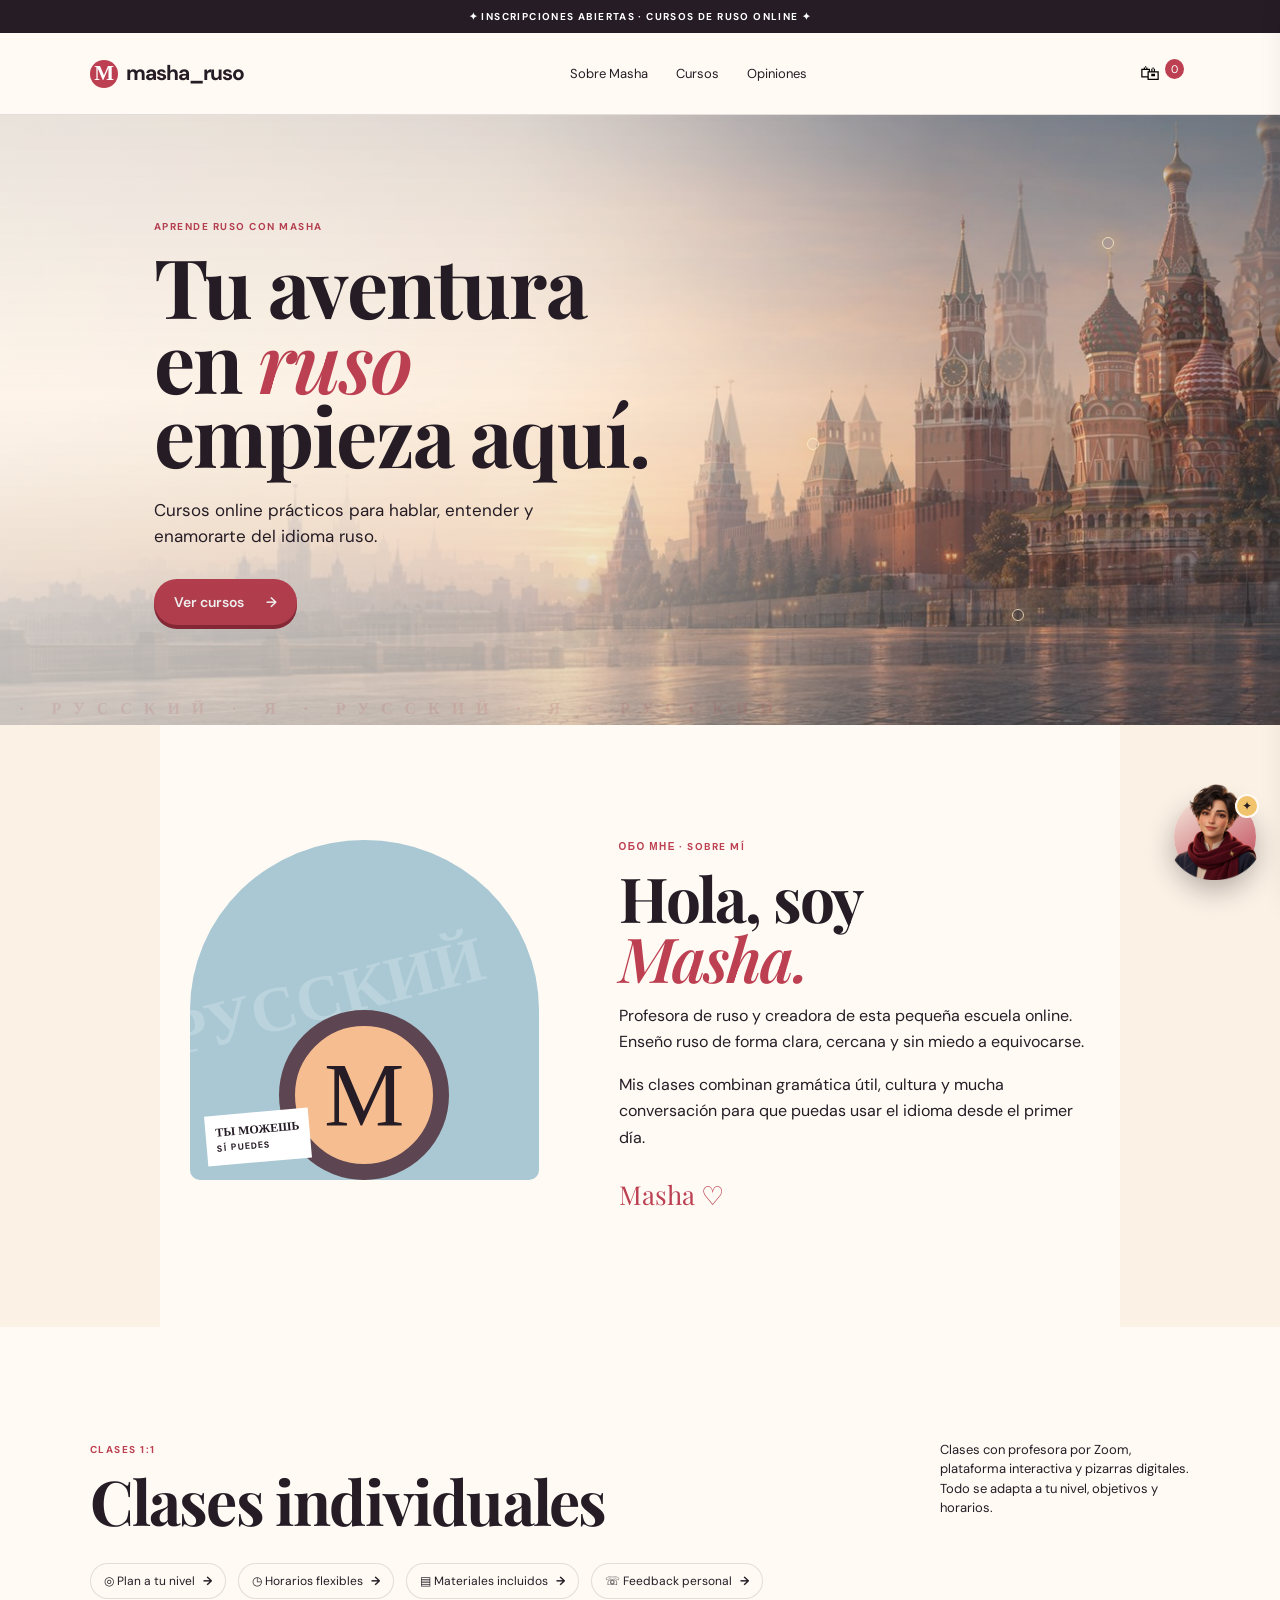
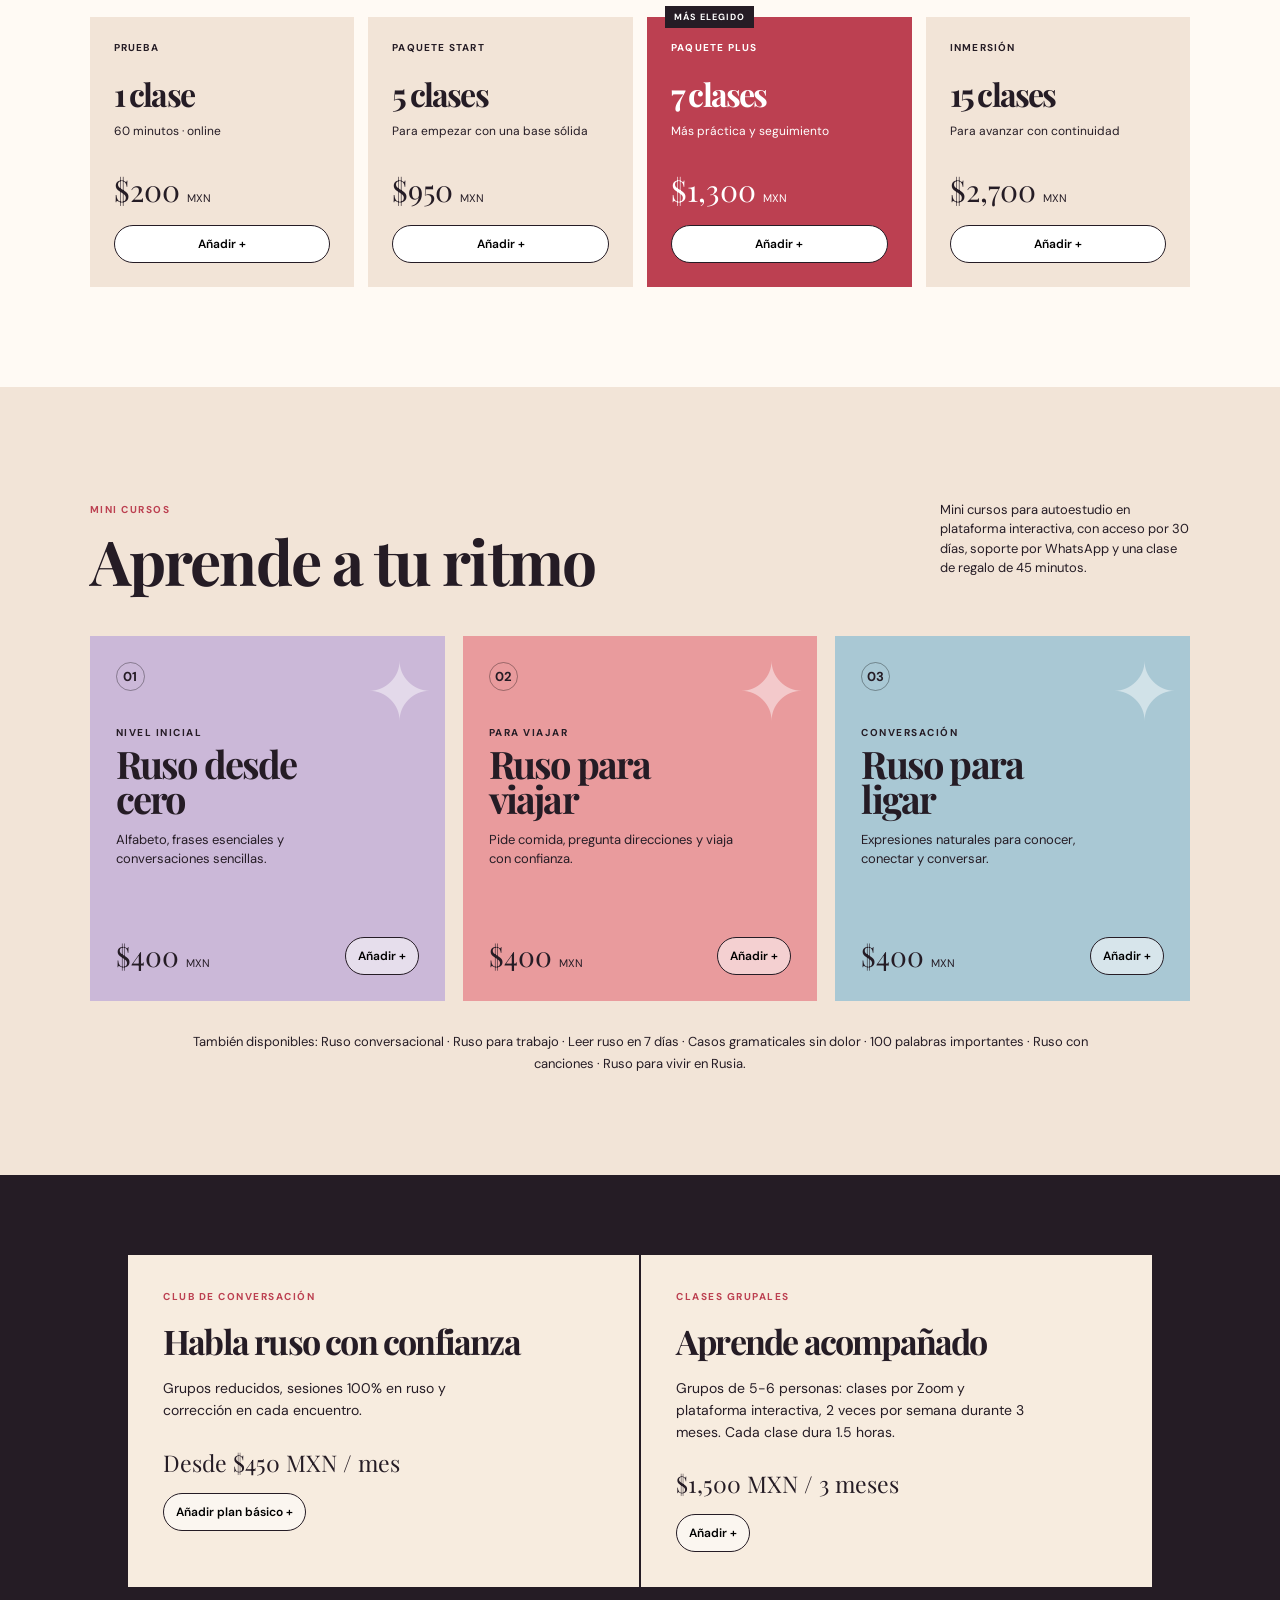
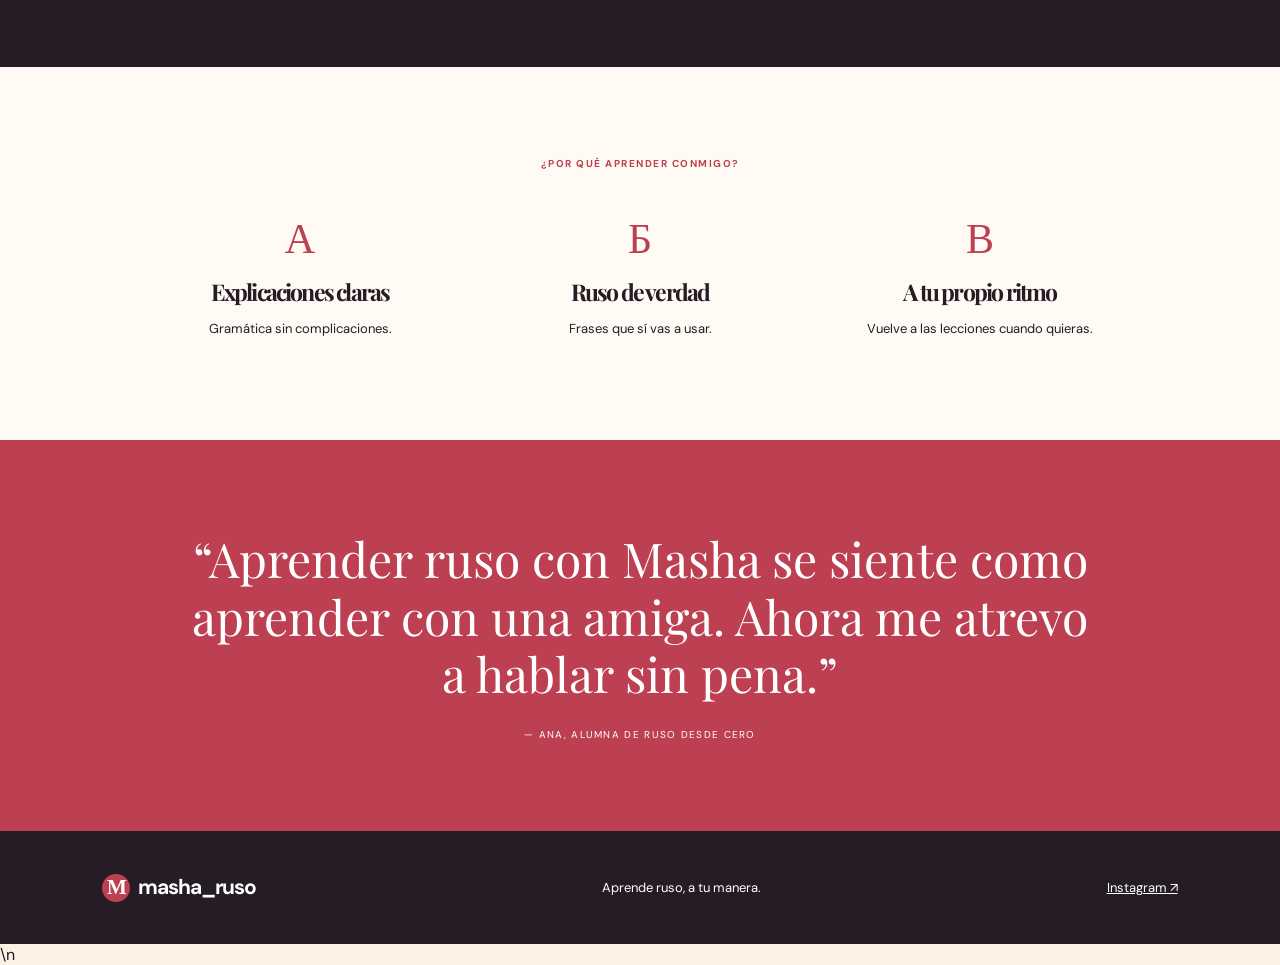
==== index.html @ a2b55501 "Refresh bilingual voice version" ====
<!doctype html>
<html lang="es">
  <head>
    <meta charset="utf-8">
    <meta name="viewport" content="width=device-width,initial-scale=1">
    <title>Masha Ruso · Escuela online</title>
    <link rel="preconnect" href="https://fonts.googleapis.com">
    <link rel="preconnect" href="https://fonts.gstatic.com" crossorigin>
    <link href="https://fonts.googleapis.com/css2?family=DM+Sans:wght@400;500;600;700&family=Playfair+Display:ital,wght@0,600;0,700;1,600&display=swap" rel="stylesheet">
    <link rel="stylesheet" href="css/styles.css?v=bilingual-voice-11">
    <style>.private-lessons{padding:100px 7vw;background:#fffaf4}.lesson-benefits{display:flex;gap:12px;flex-wrap:wrap;max-width:1160px;margin:32px auto 18px}.lesson-benefits span{padding:9px 13px;border:1px solid #34243322;border-radius:22px;font-size:12px}.package-grid{max-width:1160px;margin:auto;display:grid;grid-template-columns:repeat(4,1fr);gap:14px}.package-grid article{padding:24px;background:#f2e4d7;min-height:270px;display:flex;flex-direction:column;position:relative}.package-grid article.recommended{background:#bc4051;color:#fff}.package-grid article>b{position:absolute;top:-11px;left:18px;background:#251c25;color:#fff;padding:5px 9px;font-size:9px;letter-spacing:1px}.package-grid p{font-size:10px;letter-spacing:1.2px;font-weight:700;margin:0 0 18px}.package-grid h3{font-size:32px}.package-grid small{font-size:12px;line-height:1.4;margin-top:8px}.package-grid strong{font:30px 'Playfair Display';margin:auto 0 15px}.package-grid em{font:11px 'DM Sans';font-style:normal}.package-grid .add{background:#fff}.more-courses{max-width:900px;margin:30px auto 0;text-align:center;font-size:13px;line-height:1.7}.service-strip{background:#251c25;padding:80px 10vw;display:grid;grid-template-columns:1fr 1fr;gap:2px}.service-strip article{background:#f7ecdf;padding:35px}.service-strip h3{font-size:34px}.service-strip article>p:not(.eyebrow){font-size:14px;line-height:1.55;max-width:350px}.service-strip strong{display:block;margin:25px 0 15px;font:23px 'Playfair Display'}@media(max-width:720px){.package-grid,.service-strip{grid-template-columns:1fr}.private-lessons{padding:70px 20px}}</style>
  </head>
  <body>
    <div class="announcement">✦ INSCRIPCIONES ABIERTAS · CURSOS DE RUSO ONLINE ✦</div>
    <header>
      <a class="brand" href="#inicio">
        <span>М</span> masha_ruso</a>
          <nav>
            <a href="#masha">Sobre Masha</a>
            <a href="#cursos">Cursos</a>
            <a href="#opiniones">Opiniones</a>
          </nav>
          <button class="cart-button" id="open-cart">🛍 <b id="cart-count">0</b>
          </button>
        </header>
        <main id="inicio">
          <section class="hero">
            <div class="hero-copy">
              <p class="eyebrow">APRENDE RUSO CON MASHA</p>
              <h1>Tu aventura<br>en <i>ruso</i>
                <br>empieza aquí.</h1>
                <p class="lead">Cursos online prácticos para hablar, entender y enamorarte del idioma ruso.</p>
                <a href="#cursos" class="button">Ver cursos <span>→</span>
                </a>
              </div>
              </section>
            <section class="about" id="masha">
              <div class="portrait">
                <div class="portrait-circle">М</div>
                <div class="star">✦</div>
                <div class="label">ТЫ МОЖЕШЬ<br>
                  <small>SÍ PUEDES</small>
                </div>
              </div>
              <div>
                <p class="eyebrow">ОБО МНЕ · SOBRE MÍ</p>
                <h2>Hola, soy<br>
                  <i>Masha.</i>
                </h2>
                <p>Profesora de ruso y creadora de esta pequeña escuela online. Enseño ruso de forma clara, cercana y sin miedo a equivocarse.</p>
                <p>Mis clases combinan gramática útil, cultura y mucha conversación para que puedas usar el idioma desde el primer día.</p>
                <div class="signature">Masha ♡</div>
              </div>
            </section>
            <section class="private-lessons" id="cursos">
              <div class="section-heading">
                <div>
                  <p class="eyebrow">CLASES 1:1</p>
                  <h2>Clases individuales</h2>
                </div>
                <p>Plan personalizado, horarios flexibles y conversación real desde la primera clase.</p>
              </div>
              <div class="lesson-benefits lesson-links">
                <a href="test-nivel.html" title="Haz el test y recibe tu nivel recomendado">◎ Plan a tu nivel <b>→</b></a>
                <a href="reservar.html" title="Elige el horario que prefieres para tu clase">◷ Horarios flexibles <b>→</b></a>
                <a href="plataforma.html" title="Entra a materiales y a la mini-juego de ruso">▤ Materiales incluidos <b>→</b></a>
                <a href="https://wa.me/524421562187?text=Hola%20Masha%2C%20quiero%20recibir%20feedback%20personal." target="_blank" rel="noopener" title="Escríbele directamente a Masha">☏ Feedback personal <b>→</b></a>
              </div>
              <div class="package-grid">
                <article>
                  <p>PRUEBA</p>
                  <h3>1 clase</h3>
                  <small>60 minutos · online</small>
                  <strong>$200 <em>MXN</em>
                  </strong>
                  <button class="add" data-name="Clase individual - 1 clase" data-price="200">Añadir +</button>
                </article>
                <article>
                  <p>PAQUETE START</p>
                  <h3>5 clases</h3>
                  <small>Para empezar con una base sólida</small>
                  <strong>$950 <em>MXN</em>
                  </strong>
                  <button class="add" data-name="Paquete individual - 5 clases" data-price="950">Añadir +</button>
                </article>
                <article class="recommended">
                  <b>MÁS ELEGIDO</b>
                  <p>PAQUETE PLUS</p>
                  <h3>7 clases</h3>
                  <small>Más práctica y seguimiento</small>
                  <strong>$1,300 <em>MXN</em>
                  </strong>
                  <button class="add" data-name="Paquete individual - 7 clases" data-price="1300">Añadir +</button>
                </article>
                <article>
                  <p>INMERSIÓN</p>
                  <h3>15 clases</h3>
                  <small>Para avanzar con continuidad</small>
                  <strong>$2,700 <em>MXN</em>
                  </strong>
                  <button class="add" data-name="Paquete individual - 15 clases" data-price="2700">Añadir +</button>
                </article>
              </div>
            </section>
            <section class="courses">
              <div class="section-heading">
                <div>
                  <p class="eyebrow">MINI CURSOS</p>
                  <h2>Aprende a tu ritmo</h2>
                </div>
                <p>Acceso durante 30 días, ejercicios prácticos y materiales descargables.</p>
              </div>
              <div class="course-grid">
                <article class="course-card lilac">
                  <div class="course-no">01</div>
                  <p class="course-kicker">NIVEL INICIAL</p>
                  <h3>Ruso desde<br>cero</h3>
                  <p>Alfabeto, frases esenciales y conversaciones sencillas.</p>
                  <div class="course-footer">
                    <strong>$400 <small>MXN</small>
                    </strong>
                    <button class="add" data-name="Mini curso - Ruso desde cero" data-price="400">Añadir +</button>
                  </div>
                </article>
                <article class="course-card peach">
                  <div class="course-no">02</div>
                  <p class="course-kicker">PARA VIAJAR</p>
                  <h3>Ruso para<br>viajar</h3>
                  <p>Pide comida, pregunta direcciones y viaja con confianza.</p>
                  <div class="course-footer">
                    <strong>$400 <small>MXN</small>
                    </strong>
                    <button class="add" data-name="Mini curso - Ruso para viajar" data-price="400">Añadir +</button>
                  </div>
                </article>
                <article class="course-card blue">
                  <div class="course-no">03</div>
                  <p class="course-kicker">CONVERSACIÓN</p>
                  <h3>Ruso para<br>ligar</h3>
                  <p>Expresiones naturales para conocer, conectar y conversar.</p>
                  <div class="course-footer">
                    <strong>$400 <small>MXN</small>
                    </strong>
                    <button class="add" data-name="Mini curso - Ruso para ligar" data-price="400">Añadir +</button>
                  </div>
                </article>
              </div>
              <p class="more-courses">También disponibles: Ruso conversacional · Ruso para trabajo · Leer ruso en 7 días · Casos gramaticales sin dolor · 100 palabras importantes · Ruso con canciones · Ruso para vivir en Rusia.</p>
            </section>
            <section class="service-strip">
              <article>
                <p class="eyebrow">CLUB DE CONVERSACIÓN</p>
                <h3>Habla ruso con confianza</h3>
                <p>Grupos reducidos, sesiones 100% en ruso y corrección en cada encuentro.</p>
                <strong>Desde $450 MXN / mes</strong>
                <button class="add" data-name="Club de conversación - Plan básico" data-price="450">Añadir plan básico +</button>
              </article>
              <article>
                <p class="eyebrow">CLASES GRUPALES</p>
                <h3>Aprende acompañado</h3>
                <p>Programa de 3 meses, 2 clases por semana y grupos de 5-6 personas.</p>
                <strong>$1,500 MXN / 3 meses</strong>
                <button class="add" data-name="Clases grupales - 3 meses" data-price="1500">Añadir +</button>
              </article>
            </section>
            <section class="reasons">
              <p class="eyebrow">¿POR QUÉ APRENDER CONMIGO?</p>
              <div class="reason-grid">
                <div>
                  <b>А</b>
                  <h3>Explicaciones claras</h3>
                  <p>Gramática sin complicaciones.</p>
                </div>
                <div>
                  <b>Б</b>
                  <h3>Ruso de verdad</h3>
                  <p>Frases que sí vas a usar.</p>
                </div>
                <div>
                  <b>В</b>
                  <h3>A tu propio ritmo</h3>
                  <p>Vuelve a las lecciones cuando quieras.</p>
                </div>
              </div>
            </section>
            <section class="testimonial" id="opiniones">
              <p>“Aprender ruso con Masha se siente como aprender con una amiga. Ahora me atrevo a hablar sin pena.”</p>
              <span>— ANA, ALUMNA DE RUSO DESDE CERO</span>
            </section>
          
    </main>
          <footer>
            <a class="brand" href="#inicio">
              <span>М</span> masha_ruso</a>
                <p>Aprende ruso, a tu manera.</p>
                <a href="https://instagram.com/masha_ruso">Instagram ↗</a>
              </footer>
              <aside class="cart" id="cart">
                <div class="cart-head">
                  <h2>Tu carrito</h2>
                  <button class="icon-button" id="close-cart">×</button>
                </div>
                <div id="cart-items" class="cart-items">
                  <p class="empty">Tu carrito está vacío.<br>Elige un curso para empezar.</p>
                </div>
                <div class="cart-bottom">
                  <div>
                    <span>Total</span>
                    <strong id="cart-total">$0 MXN</strong>
                  </div>
                  <button class="button checkout" id="checkout" disabled>Continuar a pagar <span>→</span>
                  </button>
                  <small>Pago seguro mediante Mercado Pago o Stripe.</small>
                </div>
              </aside>
              <div class="overlay" id="overlay">
              </div>
              <section class="payment-modal" id="payment-modal">
                <div>
                  <button class="icon-button modal-close" id="close-payment">×</button>
                  <p class="eyebrow">CASI LISTO</p>
                  <h2>Tu compra está<br>
                    <i>reservada.</i>
                  </h2>
                  <p>Para activar pagos reales, conecta aquí tu enlace de Mercado Pago o Stripe. El carrito ya está listo.</p>
                  <a class="button" href="https://www.mercadopago.com.mx">Ir a Mercado Pago <span>→</span>
                  </a>
                </div>
              </section>
              <script src="js/script.js?v=bilingual-voice-11">
              </script>
            
  <button class="guide-orb" id="guide-toggle" aria-label="Abrir asistente virtual" aria-expanded="false">
    <img src="assets/virtual-guide.png" alt="Asistente virtual">
    <span>✦</span>
  </button>
  <aside class="virtual-guide" id="virtual-guide" aria-label="Asistente virtual">
    <button class="guide-close" id="guide-close" aria-label="Cerrar">×</button>
    <img class="guide-avatar" src="assets/virtual-guide.png" alt="">
    <p class="eyebrow">TU GUÍA VIRTUAL</p>
    <h3>Hola, soy <i>Nika.</i></h3>
    <p>Estoy aquí para ayudarte a encontrar tu nivel, reservar una clase o empezar a practicar ruso.</p>
    <div class="guide-actions">
      <a href="test-nivel.html">Hacer mi test de nivel <span>→</span></a>
      <a href="reservar.html">Reservar una clase <span>→</span></a>
      <a href="plataforma.html">Jugar y practicar <span>→</span></a>
      <a href="https://wa.me/524421562187?text=Hola%20Masha%2C%20tengo%20una%20pregunta%20sobre%20los%20cursos." target="_blank" rel="noopener">Hablar con Masha <span>↗</span></a>
    </div>
    <div class="guide-tools">
      <button id="guide-speak" type="button">🔊 Escuchar a Nika</button>
      <button id="guide-mic" type="button">🎙 Hablar con Nika</button>
    </div>
    <p class="guide-message" id="guide-message">Dime: «nivel», «clase», «juego» o «WhatsApp».</p>
  </aside>
\n</body>
          </html>
---- css/styles.css ----
:root{
  --ink:#251c25;
  --cream:#fbf1e5;
  --red:#bc4051;
  --pink:#e99b9d;
  --lilac:#cbb8d8;
  --blue:#a9c8d4;
  --line:#34243322
}
*{
  box-sizing:border-box
}
html{
  scroll-behavior:smooth
}
body{
  margin:0;
  color:var(--ink);
  font-family:'DM Sans',sans-serif;
  background:var(--cream)
}
.announcement{
  background:var(--ink);
  color:#fff;
  text-align:center;
  padding:10px;
  font-size:10px;
  letter-spacing:1.4px;
  font-weight:700
}
header{
  height:82px;
  padding:0 7vw;
  display:flex;
  align-items:center;
  justify-content:space-between;
  border-bottom:1px solid var(--line);
  background:#fffaf4;
  position:sticky;
  top:0;
  z-index:5
}
.brand{
  font-size:21px;
  font-weight:700;
  text-decoration:none;
  color:var(--ink);
  letter-spacing:-1px
}
.brand span{
  background:var(--red);
  color:#fff;
  border-radius:50%;
  display:inline-grid;
  place-items:center;
  width:28px;
  height:28px;
  font-family:Georgia;
  margin-right:4px
}
nav{
  display:flex;
  gap:28px
}
nav a{
  font-size:13px;
  text-decoration:none;
  color:var(--ink)
}
.cart-button,.icon-button{
  border:0;
  background:none;
  font-size:20px;
  cursor:pointer
}
.cart-button b{
  background:var(--red);
  color:#fff;
  border-radius:50%;
  font:11px 'DM Sans';
  padding:3px 6px;
  vertical-align:top
}
.hero{
  min-height:610px;
  display:grid;
  grid-template-columns:1.15fr .85fr;
  position:relative;
  overflow:hidden;
  isolation:isolate;
  background:linear-gradient(90deg,rgba(255,250,244,.96) 0%,rgba(255,250,244,.84) 40%,rgba(255,250,244,.18) 73%),url("../assets/red-square-3d-hero.jpg") center / cover no-repeat,var(--cream)
}
.hero:after{
  content:'Я · РУССКИЙ · Я · РУССКИЙ · Я · РУССКИЙ';
  position:absolute;
  bottom:7px;
  left:-20px;
  color:#bc405122;
  font:700 16px Georgia;
  letter-spacing:12px;
  white-space:nowrap
}
.hero-copy{
  padding:105px 5vw 75px 12vw;
  position:relative;
  z-index:1
}
.eyebrow{
  font-size:10px;
  color:var(--red);
  font-weight:700;
  letter-spacing:1.5px;
  margin:0 0 15px
}
h1,h2,h3{
  font-family:'Playfair Display',Georgia,serif;
  letter-spacing:-1.8px;
  margin:0
}
h1{
  font-size:clamp(52px,6.4vw,84px);
  line-height:.91
}
h1 i,h2 i{
  color:var(--red);
  font-weight:600
}
.lead{
  font-size:17px;
  line-height:1.55;
  max-width:410px;
  margin:25px 0 30px
}
.button{
  background:var(--red);
  color:#fff;
  border:0;
  border-radius:28px;
  padding:14px 20px;
  text-decoration:none;
  font:600 14px 'DM Sans';
  display:inline-flex;
  gap:22px;
  align-items:center;
  cursor:pointer;
  box-shadow:0 4px 0 #8e2939
}
.postcard{
  width:330px;
  height:420px;
  background:var(--pink);
  margin:auto;
  align-self:center;
  transform:rotate(5deg);
  border:8px solid #fff8eb;
  box-shadow:14px 14px 0 #b8505c22;
  position:relative;
  text-align:center;
  overflow:hidden
}
.postcard-top,.postcard-bottom{
  font-size:9px;
  letter-spacing:2px;
  font-weight:bold;
  position:relative;
  z-index:2
}
.postcard-bottom{
  position:absolute;
  bottom:7px;
  width:100%
}
.arches{
  position:absolute;
  bottom:-15px;
  left:12px;
  display:flex;
  gap:6px
}
.arches span{
  display:block;
  width:96px;
  height:285px;
  border-radius:70px 70px 0 0;
  background:#fbe3b8;
  border:6px solid #bc4051
}
.arches span:nth-child(2){
  background:#a8c6d1;
  height:220px
}
.postcard-title{
  font:600 49px/.83 'Playfair Display';
  position:relative;
  z-index:2;
  margin:50px 0 0
}
.postcard-title i{
  font-size:32px;
  color:#fff
}
.flower{
  position:absolute;
  right:12px;
  top:135px;
  font-size:53px;
  color:#fff
}
.about{
  display:grid;
  grid-template-columns:.85fr 1.15fr;
  gap:80px;
  max-width:960px;
  margin:auto;
  padding:115px 30px;
  background:#fffaf4
}
.about h2,.section-heading h2{
  font-size:clamp(42px,5vw,62px);
  line-height:.96
}
.about p:not(.eyebrow){
  font-size:16px;
  line-height:1.65;
  max-width:480px
}
.portrait{
  height:340px;
  background:var(--blue);
  border-radius:50% 50% 10px 10px;
  position:relative;
  overflow:hidden
}
.portrait:before{
  content:'РУССКИЙ';
  position:absolute;
  font:700 64px Georgia;
  color:#fff3;
  top:120px;
  left:-25px;
  transform:rotate(-14deg)
}
.portrait-circle{
  width:170px;
  height:170px;
  border-radius:50%;
  background:#f6bd91;
  color:var(--ink);
  display:grid;
  place-items:center;
  font:90px Georgia;
  position:absolute;
  bottom:0;
  left:50%;
  transform:translateX(-50%);
  border:16px solid #5d4651
}
.star{
  position:absolute;
  right:16px;
  top:22px;
  font-size:36px;
  color:var(--red)
}
.label{
  position:absolute;
  bottom:18px;
  left:16px;
  background:#fff;
  padding:10px;
  font:700 12px Georgia;
  transform:rotate(-5deg)
}
.label small{
  font:700 9px 'DM Sans';
  letter-spacing:1px
}
.signature{
  font:26px 'Playfair Display';
  color:var(--red);
  margin-top:26px
}
.courses{
  padding:100px 7vw;
  background:#f2e4d7
}
.section-heading{
  max-width:1160px;
  margin:auto;
  display:flex;
  justify-content:space-between;
  align-items:end
}
.section-heading>p{
  max-width:250px;
  font-size:13px;
  line-height:1.5
}
.course-grid{
  max-width:1160px;
  margin:45px auto 0;
  display:grid;
  grid-template-columns:repeat(3,1fr);
  gap:18px
}
.course-card{
  min-height:365px;
  padding:26px;
  display:flex;
  flex-direction:column;
  position:relative;
  overflow:hidden
}
.course-card:after{
  content:'✦';
  position:absolute;
  right:12px;
  top:5px;
  font-size:80px;
  color:#fff7
}
.lilac{
  background:var(--lilac)
}
.peach{
  background:var(--pink)
}
.blue{
  background:var(--blue)
}
.course-no{
  font-size:13px;
  font-weight:700;
  border:1px solid #0005;
  border-radius:50%;
  width:29px;
  height:29px;
  display:grid;
  place-items:center
}
.course-kicker{
  font-size:10px;
  letter-spacing:1.5px;
  font-weight:bold;
  margin:35px 0 8px
}
.course-card h3{
  font-size:38px;
  line-height:.92
}
.course-card>p:not(.course-kicker){
  font-size:13px;
  line-height:1.5;
  max-width:250px
}
.course-footer{
  margin-top:auto;
  display:flex;
  justify-content:space-between;
  align-items:center
}
.course-footer strong{
  font:28px 'Playfair Display'
}
.course-footer small{
  font:11px 'DM Sans'
}
.add{
  border:1px solid var(--ink);
  background:#fff8;
  border-radius:25px;
  padding:10px 12px;
  font:600 12px 'DM Sans';
  cursor:pointer
}
.reasons{
  padding:90px 10vw;
  background:#fffaf4;
  text-align:center
}
.reason-grid{
  display:grid;
  grid-template-columns:repeat(3,1fr);
  max-width:1000px;
  margin:45px auto 0;
  gap:20px
}
.reason-grid b{
  font:42px Georgia;
  color:var(--red)
}
.reason-grid h3{
  font-size:23px;
  margin:13px
}
.reason-grid p{
  font-size:13px
}
.testimonial{
  background:var(--red);
  color:#fff;
  padding:90px 15%;
  text-align:center
}
.testimonial p{
  font:clamp(28px,4vw,48px)/1.2 'Playfair Display';
  margin:0
}
.testimonial span{
  font-size:10px;
  letter-spacing:1.3px;
  display:block;
  margin-top:25px
}
footer{
  background:var(--ink);
  color:#fff;
  padding:35px 8%;
  display:flex;
  justify-content:space-between;
  align-items:center;
  font-size:13px
}
footer .brand,footer a{
  color:#fff
}
.cart{
  position:fixed;
  right:0;
  top:0;
  width:min(420px,100%);
  height:100vh;
  background:#fffaf4;
  z-index:10;
  transform:translateX(105%);
  transition:.35s;
  padding:28px;
  display:flex;
  flex-direction:column;
  box-shadow:-10px 0 30px #0002
}
.cart.open{
  transform:none
}
.cart-head{
  display:flex;
  justify-content:space-between;
  align-items:center;
  border-bottom:1px solid var(--line);
  padding-bottom:18px
}
.cart-head h2{
  font-size:35px
}
.icon-button{
  font-size:31px
}
.cart-items{
  flex:1;
  padding:20px 0
}
.empty{
  color:#777;
  line-height:1.6
}
.cart-item{
  display:flex;
  justify-content:space-between;
  padding:13px 0;
  border-bottom:1px solid var(--line);
  font-size:14px
}
.cart-item button{
  border:0;
  background:none;
  color:var(--red);
  cursor:pointer
}
.cart-bottom{
  border-top:1px solid var(--line);
  padding-top:18px
}
.cart-bottom>div{
  display:flex;
  justify-content:space-between;
  align-items:center;
  margin-bottom:17px
}
.cart-bottom strong{
  font:26px 'Playfair Display'
}
.checkout{
  width:100%;
  justify-content:space-between
}
.checkout:disabled{
  background:#bcb6b2;
  box-shadow:none;
  cursor:not-allowed
}
.cart-bottom small{
  display:block;
  text-align:center;
  color:#777;
  font-size:10px;
  margin-top:14px
}
.overlay{
  position:fixed;
  inset:0;
  background:#0005;
  z-index:9;
  display:none
}
.overlay.show{
  display:block
}
.payment-modal{
  position:fixed;
  display:none;
  place-items:center;
  inset:0;
  background:#0008;
  z-index:12;
  padding:20px
}
.payment-modal.show{
  display:grid
}
.payment-modal>div{
  background:var(--cream);
  max-width:480px;
  padding:45px;
  position:relative
}
.payment-modal h2{
  font-size:46px;
  line-height:.95;
  margin-bottom:20px
}
.payment-modal p:not(.eyebrow){
  line-height:1.6
}
.modal-close{
  position:absolute;
  right:15px;
  top:10px
}
@media(max-width:720px){
  header{
    padding:0 20px;
    height:68px
  }
  nav{
    display:none
  }
  .hero{
    grid-template-columns:1fr;
    min-height:auto
  }
  .hero-copy{
    padding:72px 28px 35px
  }
  .postcard{
    width:250px;
    height:315px;
    margin:20px auto 60px
  }
  .postcard-title{
    font-size:39px;
    margin-top:34px
  }
  .arches span{
    width:71px;
    height:220px
  }
  .arches span:nth-child(2){
    height:170px
  }
  .about{
    grid-template-columns:1fr;
    gap:35px;
    padding:70px 25px
  }
  .portrait{
    height:280px
  }
  .courses{
    padding:70px 20px
  }
  .section-heading{
    display:block
  }
  .section-heading>p{
    margin-top:15px
  }
  .course-grid,.reason-grid{
    grid-template-columns:1fr
  }
  .course-card{
    min-height:310px
  }
  .reasons{
    padding:70px 25px
  }
  .testimonial{
    padding:70px 25px
  }
  footer{
    display:block
  }
  footer p{
    margin:17px 0
  }
}

/* Mini-game motion: layered parallax above the Red Square image */
.hero{
  --scene-x:0px;
  --scene-y:0px;
  --card-x:0px;
  --card-y:0px;
}
.hero:before{
  content:"";
  position:absolute;
  inset:-34px;
  z-index:0;
  pointer-events:none;
  background:linear-gradient(90deg,rgba(255,250,244,.50),rgba(255,250,244,.08)),url("../assets/red-square-3d-hero.jpg") center / cover no-repeat;
  opacity:.34;
  transform:translate3d(var(--scene-x),var(--scene-y),0) scale(1.06);
  transition:transform .5s cubic-bezier(.2,.7,.2,1);
}
.hero > *{
  position:relative;
  z-index:1;
}
.hero:after{
  z-index:2;
  pointer-events:none;
}
.postcard{
  transform:rotate(5deg) translate3d(var(--card-x),var(--card-y),0);
  transition:transform .55s cubic-bezier(.2,.72,.2,1),box-shadow .35s ease;
}
.postcard:hover{
  box-shadow:20px 24px 0 #8b313940;
}
.hero-spark{
  position:absolute;
  z-index:2;
  width:12px;
  height:12px;
  border:1px solid rgba(255,239,199,.88);
  border-radius:50%;
  box-shadow:0 0 18px rgba(255,192,91,.75);
  pointer-events:none;
  animation:hero-sparkle var(--speed) ease-in-out infinite alternate;
}
.hero-spark:nth-of-type(1){top:20%;right:13%;--speed:3.4s}
.hero-spark:nth-of-type(2){top:53%;right:36%;--speed:4.2s}
.hero-spark:nth-of-type(3){bottom:17%;right:20%;--speed:2.8s}
@keyframes hero-sparkle{
  from{opacity:.25;transform:translateY(0) scale(.65)}
  to{opacity:1;transform:translateY(-18px) scale(1.25)}
}
@media (prefers-reduced-motion:reduce){
  .hero:before,.postcard{transition:none}
  .hero-spark{animation:none}
}

/* Atmospheric layer over Red Square */
.hero{
  grid-template-columns:1fr;
}
.weather{
  position:absolute;
  inset:0;
  z-index:3;
  overflow:hidden;
  pointer-events:none;
}
.rain-drop{
  position:absolute;
  top:-13%;
  width:1px;
  height:46px;
  background:linear-gradient(transparent,rgba(231,241,255,.72));
  transform:rotate(13deg);
  opacity:.55;
  animation:rain-fall linear infinite;
}
.falling-leaf{
  position:absolute;
  top:-14%;
  color:#a23c2d;
  font-size:clamp(16px,2vw,28px);
  filter:drop-shadow(0 3px 2px rgba(38,22,18,.2));
  opacity:.82;
  animation:leaf-fall var(--leaf-speed) cubic-bezier(.32,.12,.58,.9) infinite;
}
@keyframes rain-fall{
  to{transform:translate3d(-110px,690px,0) rotate(13deg);opacity:.12}
}
@keyframes leaf-fall{
  0%{transform:translate3d(0,0,0) rotate(0deg);opacity:0}
  8%{opacity:.82}
  55%{transform:translate3d(var(--leaf-drift),400px,0) rotate(210deg)}
  100%{transform:translate3d(calc(var(--leaf-drift) * -1),760px,0) rotate(430deg);opacity:0}
}
@media (prefers-reduced-motion:reduce){
  .rain-drop,.falling-leaf{animation:none;display:none}
}

/* More natural weather: layered rain and autumn leaves */
.weather{
  background:linear-gradient(180deg,rgba(23,31,39,.08),transparent 46%,rgba(29,22,17,.12));
}
.rain-drop{
  width:1.3px;
  height:var(--rain-length);
  background:linear-gradient(to bottom,transparent 0%,rgba(213,231,242,.82) 55%,rgba(255,255,255,.94) 100%);
  opacity:.56;
  filter:blur(.15px);
  transform:rotate(14deg);
  animation:rain-fall var(--rain-speed) linear infinite;
}
.rain-drop.rain-front{
  width:1.8px;
  opacity:.83;
  filter:blur(.35px);
  box-shadow:0 0 7px rgba(204,230,244,.38);
}
.falling-leaf{
  width:var(--leaf-size);
  height:calc(var(--leaf-size) * .62);
  color:transparent;
  background:linear-gradient(135deg,var(--leaf-color),#5e231b);
  border-radius:100% 0 100% 0;
  box-shadow:inset -3px -2px 5px rgba(42,14,8,.24),0 3px 7px rgba(32,19,13,.28);
  opacity:.9;
  animation:leaf-fall var(--leaf-speed) cubic-bezier(.3,.08,.62,.94) infinite;
}
.falling-leaf:after{
  content:"";
  position:absolute;
  width:8px;
  height:1px;
  background:#593329;
  right:-6px;
  bottom:0;
  transform:rotate(-28deg);
  transform-origin:left;
}
@keyframes rain-fall{
  from{transform:translate3d(0,-15vh,0) rotate(14deg);opacity:0}
  9%{opacity:var(--rain-opacity)}
  to{transform:translate3d(-150px,118vh,0) rotate(14deg);opacity:.08}
}
@keyframes leaf-fall{
  0%{transform:translate3d(0,-12vh,0) rotate(20deg);opacity:0}
  8%{opacity:.88}
  35%{transform:translate3d(var(--leaf-drift),30vh,0) rotate(170deg)}
  68%{transform:translate3d(var(--leaf-return),66vh,0) rotate(320deg)}
  100%{transform:translate3d(var(--leaf-drift),112vh,0) rotate(520deg);opacity:0}
}

/* Level test and WhatsApp recommendation */
.level-test{
  background:#251c25;
  color:#fffaf4;
  padding:100px 10vw;
  display:grid;
  grid-template-columns:.78fr 1.22fr;
  gap:55px;
  align-items:start;
}
.level-test .eyebrow{color:#ef9a91}
.level-test h2{font-size:clamp(42px,5vw,64px)}
.level-test h2 i{color:#ef9a91}
.test-intro>p:not(.eyebrow){font-size:16px;line-height:1.65;max-width:380px}
.test-intro span{display:inline-block;margin-top:17px;color:#f0c793;font-size:13px}
.test-card{background:#fffaf4;color:#251c25;padding:30px;box-shadow:14px 14px 0 #bc4051;border-radius:3px}
.student-name{display:block;font-weight:700;font-size:14px;margin-bottom:24px}
.student-name input{display:block;width:100%;padding:13px 14px;margin-top:8px;border:1px solid #342433;background:#fff;border-radius:2px;font:15px 'DM Sans'}
.test-card fieldset{border:0;border-top:1px solid #d7cbc1;padding:18px 0 7px;margin:0}
.test-card legend{font-weight:700;font-size:15px;line-height:1.4;padding:0 0 9px}
.test-card fieldset label{display:block;padding:7px 0;font-size:14px;cursor:pointer}
.test-card input[type="radio"]{accent-color:#bc4051;margin-right:8px}
.test-submit{margin-top:18px;width:100%;justify-content:space-between}
.test-result{grid-column:2;background:#ead4bd;color:#251c25;display:none;padding:30px;border-left:5px solid #bc4051}
.test-result.show{display:block}
.test-result h3{font-size:34px;margin:7px 0 12px}
.test-result p{line-height:1.55}
.whatsapp-result{margin-top:16px;background:#25d366;box-shadow:none;justify-content:center}
@media(max-width:720px){
  .level-test{grid-template-columns:1fr;padding:75px 24px;gap:28px}
  .test-result{grid-column:auto}
  .test-card{padding:22px}
}

/* Linked individual-class benefits */
.lesson-benefits a{padding:9px 13px;border:1px solid #34243322;border-radius:22px;font-size:12px;text-decoration:none;color:#251c25;background:#fffaf4;transition:transform .2s ease,background .2s ease,box-shadow .2s ease}.lesson-benefits a:hover{transform:translateY(-3px);background:#bc4051;color:#fff;box-shadow:0 5px 0 #7d2734}.lesson-benefits a b{margin-left:5px}

/* Floating virtual guide */
.guide-orb{position:fixed;right:24px;bottom:22px;width:82px;height:82px;border:0;border-radius:50%;background:linear-gradient(145deg,#f7ecdf,#bc4051);padding:0;cursor:pointer;z-index:30;box-shadow:0 12px 28px #251c2555;transition:transform .25s ease,box-shadow .25s ease;overflow:visible}.guide-orb:hover{transform:translateY(-5px) scale(1.04);box-shadow:0 18px 34px #251c2566}.guide-orb img{width:96px;height:96px;object-fit:cover;object-position:center 22%;position:absolute;bottom:-2px;left:-7px}.guide-orb span{position:absolute;right:-3px;top:-2px;background:#f1c36c;color:#251c25;border:2px solid #fffaf4;border-radius:50%;width:24px;height:24px;display:grid;place-items:center;font-size:12px}.virtual-guide{position:fixed;right:24px;bottom:118px;width:min(345px,calc(100vw - 38px));background:#fffaf4;color:#251c25;padding:25px 25px 22px;z-index:31;box-shadow:0 20px 55px #251c2550;border:1px solid #d2b9a5;transform:translateY(16px) scale(.96);opacity:0;visibility:hidden;transition:.26s ease}.virtual-guide.show{transform:none;opacity:1;visibility:visible}.guide-close{position:absolute;right:13px;top:9px;border:0;background:none;font-size:27px;cursor:pointer;color:#342433}.guide-avatar{position:absolute;width:104px;height:104px;object-fit:cover;object-position:center 20%;right:20px;top:-60px;filter:drop-shadow(0 8px 8px #251c2533)}.virtual-guide h3{font-size:36px;margin:5px 0 9px}.virtual-guide h3 i{color:#bc4051}.virtual-guide>p:not(.eyebrow){font-size:14px;line-height:1.55;max-width:260px}.guide-actions{display:grid;gap:8px;margin-top:18px}.guide-actions a{display:flex;justify-content:space-between;gap:8px;text-decoration:none;color:#251c25;background:#f3e4d7;padding:11px 12px;font:600 13px 'DM Sans';transition:background .2s,color .2s}.guide-actions a:hover{background:#bc4051;color:#fff}@media(max-width:720px){.guide-orb{right:15px;bottom:15px;width:70px;height:70px}.guide-orb img{width:84px;height:84px;left:-7px}.virtual-guide{right:15px;bottom:99px}}
/* Voice controls for Nika */
.guide-tools{display:grid;grid-template-columns:1fr 1fr;gap:8px;margin-top:10px}.guide-tools button,.test-nika button{border:1px solid #342433;background:#fffaf4;color:#251c25;padding:10px 7px;font:600 12px 'DM Sans';cursor:pointer}.guide-tools button:hover,.test-nika button:hover{background:#251c25;color:#fffaf4}.guide-message{margin:13px 0 0!important;font-size:12px!important;color:#7b4d41}.test-nika{display:flex;gap:15px;align-items:center;background:#e8d0b9;padding:16px 19px;margin:0 0 28px;max-width:620px}.test-nika img{width:75px;height:75px;object-fit:cover;object-position:center 20%;border-radius:50%;background:#bc4051}.test-nika p{margin:4px 0;font-size:13px;line-height:1.45}.test-nika button{margin-top:7px;background:#fffaf4}@media(max-width:720px){.guide-tools{grid-template-columns:1fr}.test-nika{align-items:flex-start}}
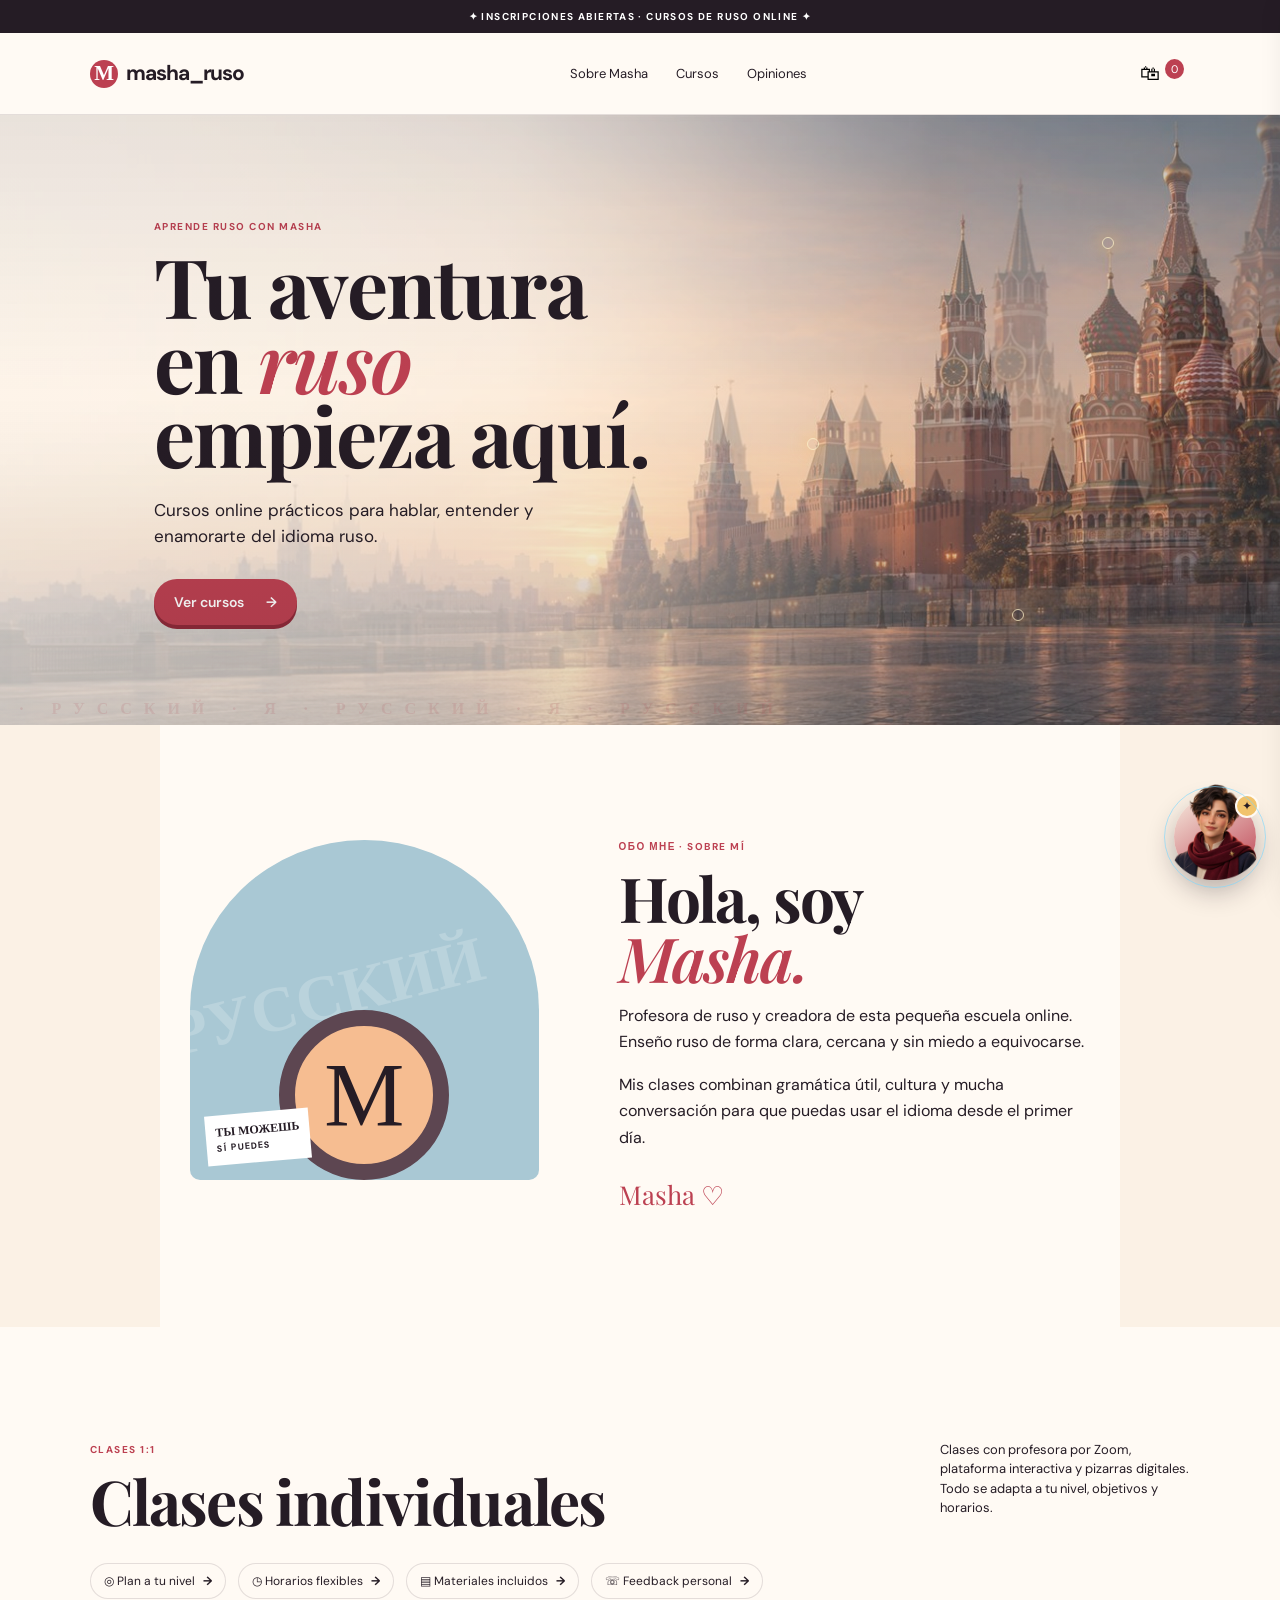
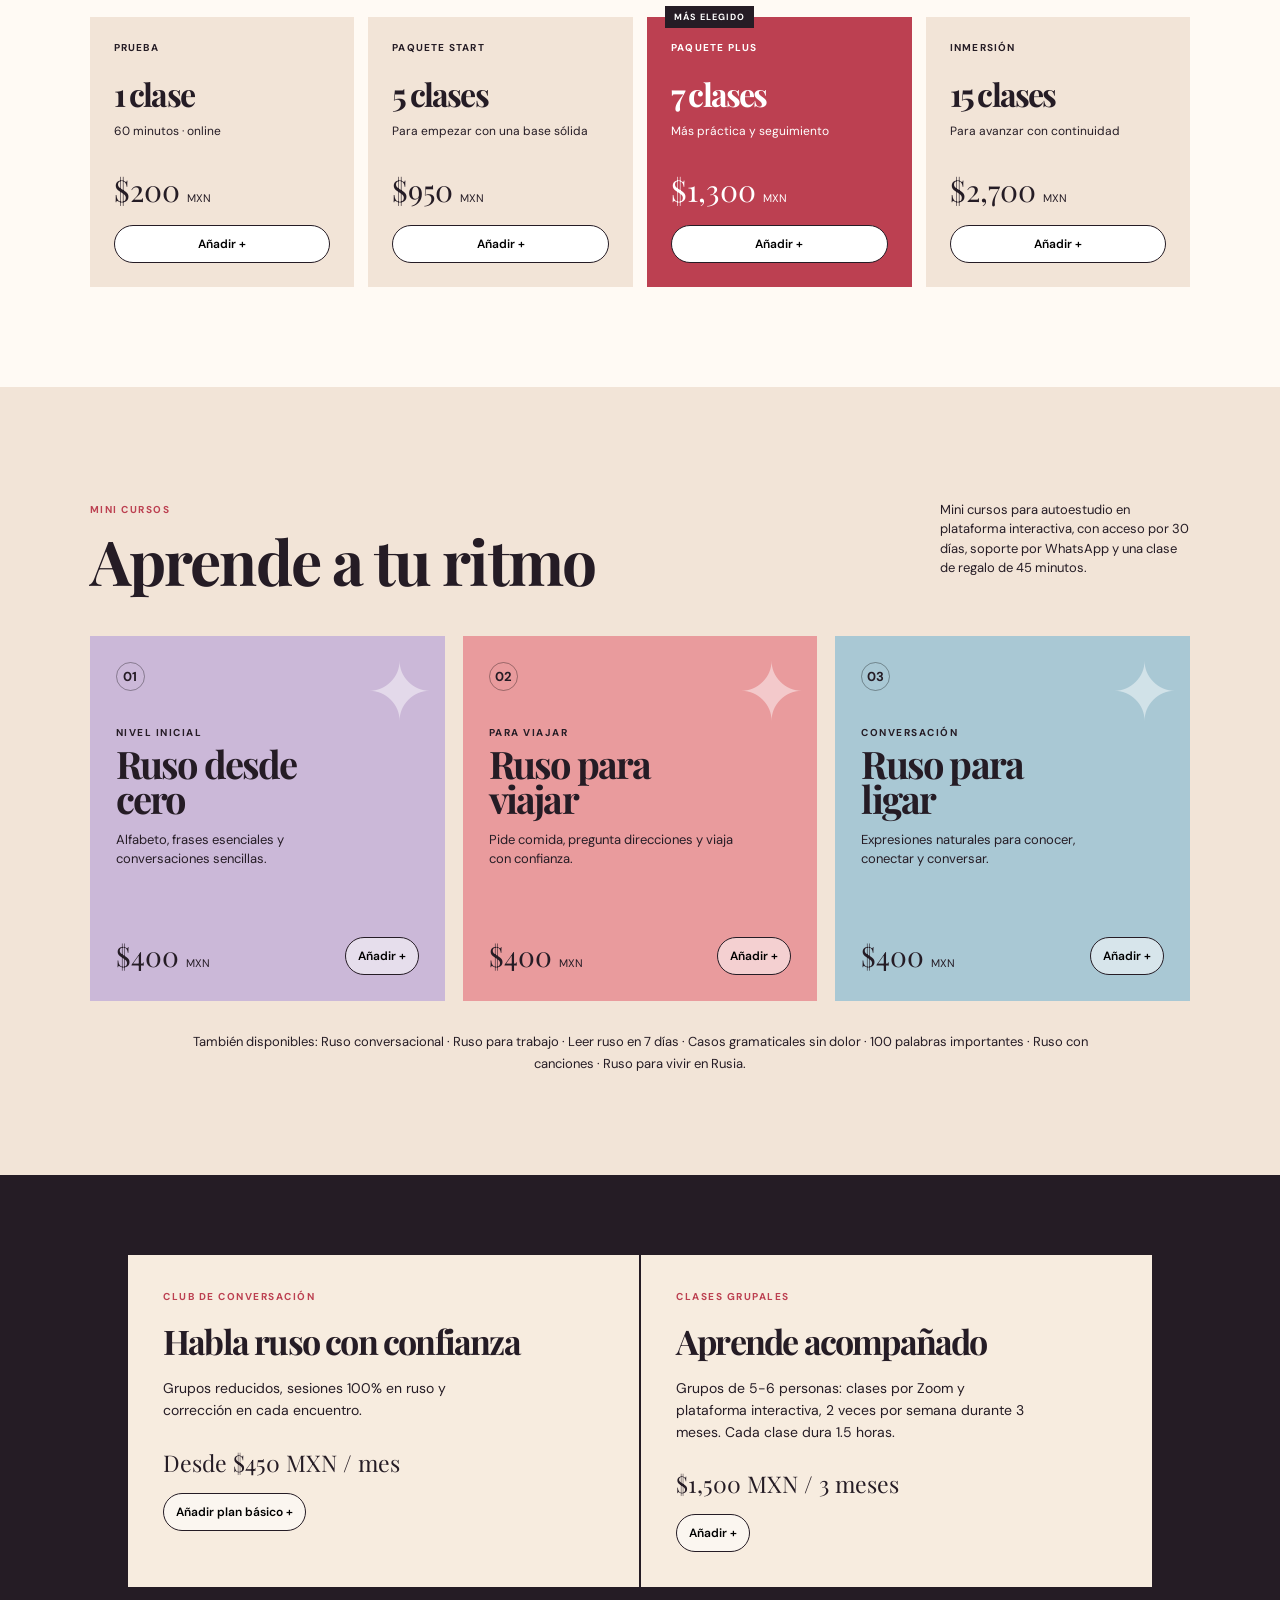
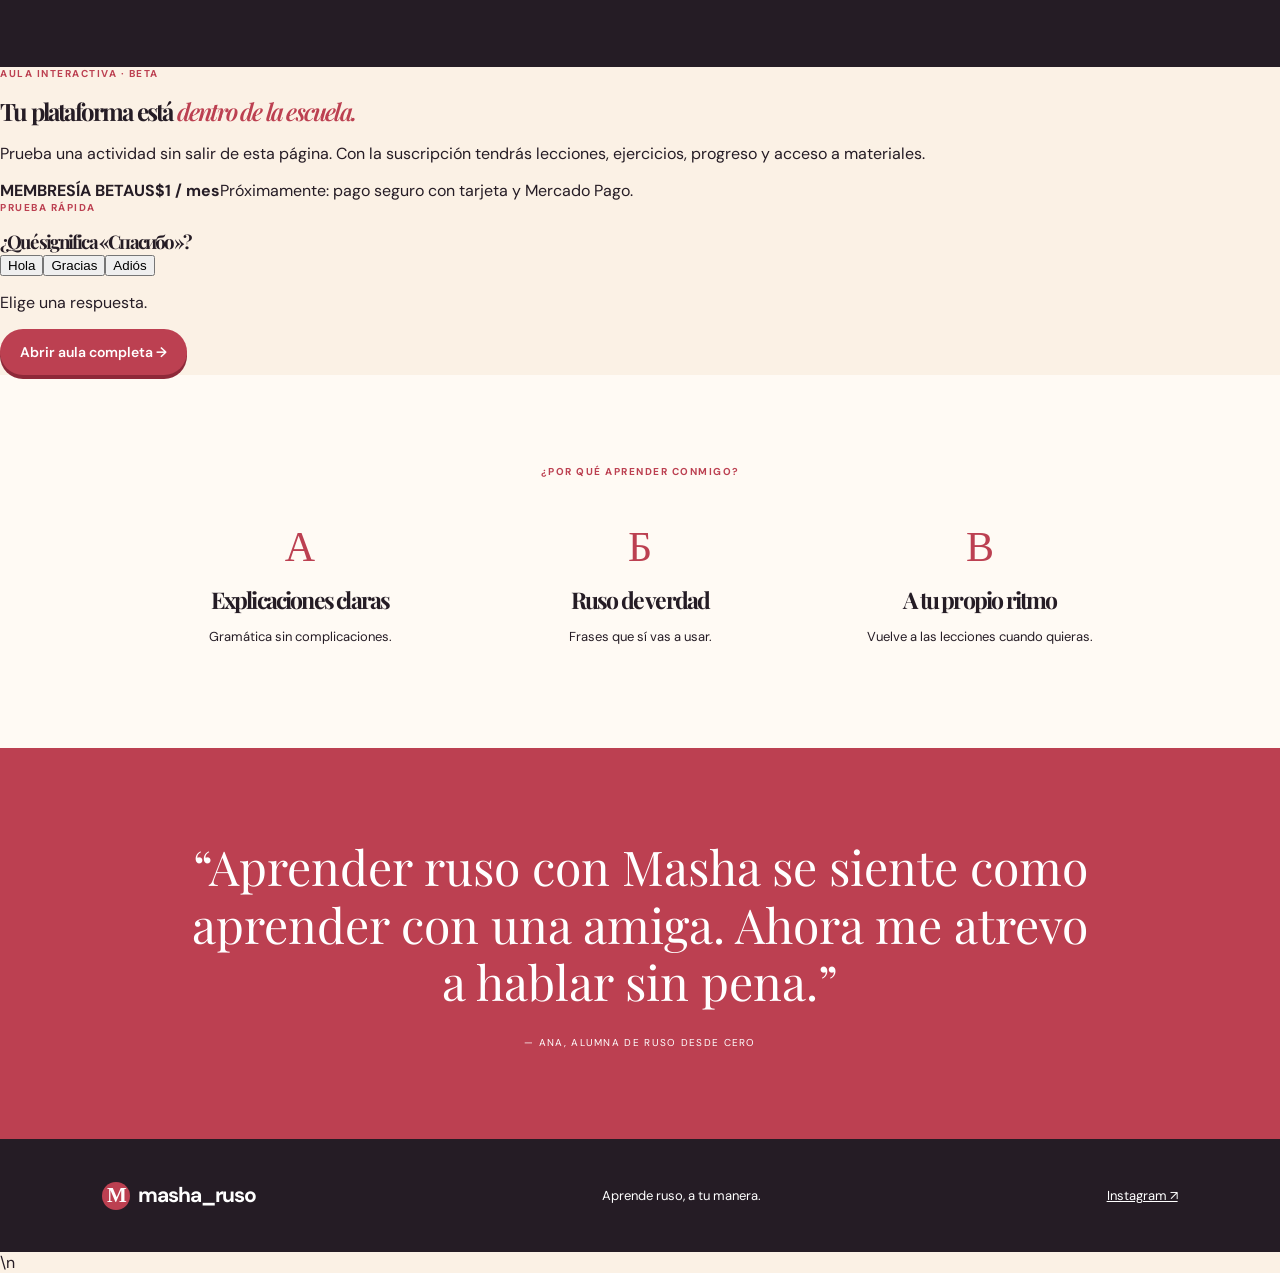
==== commit 2e076877: "Add in-page interactive classroom and Nika language control" ====
--- a/index.html
+++ b/index.html
@@ -7,7 +7,7 @@
     <link rel="preconnect" href="https://fonts.googleapis.com">
     <link rel="preconnect" href="https://fonts.gstatic.com" crossorigin>
     <link href="https://fonts.googleapis.com/css2?family=DM+Sans:wght@400;500;600;700&family=Playfair+Display:ital,wght@0,600;0,700;1,600&display=swap" rel="stylesheet">
-    <link rel="stylesheet" href="css/styles.css?v=bilingual-voice-11">
+    <link rel="stylesheet" href="css/styles.css?v=nika-interact-13">
     <style>.private-lessons{padding:100px 7vw;background:#fffaf4}.lesson-benefits{display:flex;gap:12px;flex-wrap:wrap;max-width:1160px;margin:32px auto 18px}.lesson-benefits span{padding:9px 13px;border:1px solid #34243322;border-radius:22px;font-size:12px}.package-grid{max-width:1160px;margin:auto;display:grid;grid-template-columns:repeat(4,1fr);gap:14px}.package-grid article{padding:24px;background:#f2e4d7;min-height:270px;display:flex;flex-direction:column;position:relative}.package-grid article.recommended{background:#bc4051;color:#fff}.package-grid article>b{position:absolute;top:-11px;left:18px;background:#251c25;color:#fff;padding:5px 9px;font-size:9px;letter-spacing:1px}.package-grid p{font-size:10px;letter-spacing:1.2px;font-weight:700;margin:0 0 18px}.package-grid h3{font-size:32px}.package-grid small{font-size:12px;line-height:1.4;margin-top:8px}.package-grid strong{font:30px 'Playfair Display';margin:auto 0 15px}.package-grid em{font:11px 'DM Sans';font-style:normal}.package-grid .add{background:#fff}.more-courses{max-width:900px;margin:30px auto 0;text-align:center;font-size:13px;line-height:1.7}.service-strip{background:#251c25;padding:80px 10vw;display:grid;grid-template-columns:1fr 1fr;gap:2px}.service-strip article{background:#f7ecdf;padding:35px}.service-strip h3{font-size:34px}.service-strip article>p:not(.eyebrow){font-size:14px;line-height:1.55;max-width:350px}.service-strip strong{display:block;margin:25px 0 15px;font:23px 'Playfair Display'}@media(max-width:720px){.package-grid,.service-strip{grid-template-columns:1fr}.private-lessons{padding:70px 20px}}</style>
   </head>
   <body>
@@ -63,7 +63,7 @@
               <div class="lesson-benefits lesson-links">
                 <a href="test-nivel.html" title="Haz el test y recibe tu nivel recomendado">◎ Plan a tu nivel <b>→</b></a>
                 <a href="reservar.html" title="Elige el horario que prefieres para tu clase">◷ Horarios flexibles <b>→</b></a>
-                <a href="plataforma.html" title="Entra a materiales y a la mini-juego de ruso">▤ Materiales incluidos <b>→</b></a>
+                <a href="#aula" title="Abre ejercicios dentro de esta página">▤ Materiales incluidos <b>→</b></a>
                 <a href="https://wa.me/524421562187?text=Hola%20Masha%2C%20quiero%20recibir%20feedback%20personal." target="_blank" rel="noopener" title="Escríbele directamente a Masha">☏ Feedback personal <b>→</b></a>
               </div>
               <div class="package-grid">
@@ -163,6 +163,10 @@
                 <button class="add" data-name="Clases grupales - 3 meses" data-price="1500">Añadir +</button>
               </article>
             </section>
+            <section class="aula-home" id="aula">
+              <div><p class="eyebrow">AULA INTERACTIVA · BETA</p><h2>Tu plataforma está <i>dentro de la escuela.</i></h2><p>Prueba una actividad sin salir de esta página. Con la suscripción tendrás lecciones, ejercicios, progreso y acceso a materiales.</p><div class="aula-plan"><b>MEMBRESÍA BETA</b><strong>US$1 / mes</strong><span>Próximamente: pago seguro con tarjeta y Mercado Pago.</span></div></div>
+              <div class="aula-quiz"><p class="eyebrow">PRUEBA RÁPIDA</p><h3>¿Qué significa «Спасибо»?</h3><div id="aula-options"><button data-answer="no">Hola</button><button data-answer="yes">Gracias</button><button data-answer="no">Adiós</button></div><p id="aula-feedback" aria-live="polite">Elige una respuesta.</p><a href="plataforma.html?v=platform-demo-17" class="button">Abrir aula completa →</a></div>
+            </section>
             <section class="reasons">
               <p class="eyebrow">¿POR QUÉ APRENDER CONMIGO?</p>
               <div class="reason-grid">
@@ -227,10 +231,7 @@
                   </a>
                 </div>
               </section>
-              <script src="js/script.js?v=bilingual-voice-11">
-              </script>
-            
-  <button class="guide-orb" id="guide-toggle" aria-label="Abrir asistente virtual" aria-expanded="false">
+              <button class="guide-orb" id="guide-toggle" aria-label="Abrir asistente virtual" aria-expanded="false">
     <img src="assets/virtual-guide.png" alt="Asistente virtual">
     <span>✦</span>
   </button>
@@ -250,8 +251,16 @@
       <button id="guide-speak" type="button">🔊 Escuchar a Nika</button>
       <button id="guide-mic" type="button">🎙 Hablar con Nika</button>
     </div>
-    <p class="guide-message" id="guide-message">Dime: «nivel», «clase», «juego» o «WhatsApp».</p>
+    <select class="guide-language" id="guide-language" aria-label="Idioma para el micrófono"><option value="es-MX">🎙 Hablar en español</option><option value="ru-RU">🎙 Говорить по-русски</option></select>
+    <form class="guide-chat" id="guide-chat">
+      <input id="guide-input" autocomplete="off" placeholder="Escríbele a Nika..." aria-label="Mensaje para Nika">
+      <button type="submit">Enviar</button>
+    </form>
+    <p class="guide-message" id="guide-message">Dime o escribe: «nivel», «clase», «juego» o «WhatsApp».</p>
   </aside>
-\n</body>
+\n<script src="js/script.js?v=nika-persistent-18"></script>
+<script src="js/nika-home.js?v=nika-persistent-18"></script>
+<script src="js/aula-home.js?v=nika-persistent-18"></script>
+</body>
           </html>
           
--- a/css/styles.css
+++ b/css/styles.css
@@ -804,6 +804,8 @@
 .lesson-benefits a{padding:9px 13px;border:1px solid #34243322;border-radius:22px;font-size:12px;text-decoration:none;color:#251c25;background:#fffaf4;transition:transform .2s ease,background .2s ease,box-shadow .2s ease}.lesson-benefits a:hover{transform:translateY(-3px);background:#bc4051;color:#fff;box-shadow:0 5px 0 #7d2734}.lesson-benefits a b{margin-left:5px}
 
 /* Floating virtual guide */
-.guide-orb{position:fixed;right:24px;bottom:22px;width:82px;height:82px;border:0;border-radius:50%;background:linear-gradient(145deg,#f7ecdf,#bc4051);padding:0;cursor:pointer;z-index:30;box-shadow:0 12px 28px #251c2555;transition:transform .25s ease,box-shadow .25s ease;overflow:visible}.guide-orb:hover{transform:translateY(-5px) scale(1.04);box-shadow:0 18px 34px #251c2566}.guide-orb img{width:96px;height:96px;object-fit:cover;object-position:center 22%;position:absolute;bottom:-2px;left:-7px}.guide-orb span{position:absolute;right:-3px;top:-2px;background:#f1c36c;color:#251c25;border:2px solid #fffaf4;border-radius:50%;width:24px;height:24px;display:grid;place-items:center;font-size:12px}.virtual-guide{position:fixed;right:24px;bottom:118px;width:min(345px,calc(100vw - 38px));background:#fffaf4;color:#251c25;padding:25px 25px 22px;z-index:31;box-shadow:0 20px 55px #251c2550;border:1px solid #d2b9a5;transform:translateY(16px) scale(.96);opacity:0;visibility:hidden;transition:.26s ease}.virtual-guide.show{transform:none;opacity:1;visibility:visible}.guide-close{position:absolute;right:13px;top:9px;border:0;background:none;font-size:27px;cursor:pointer;color:#342433}.guide-avatar{position:absolute;width:104px;height:104px;object-fit:cover;object-position:center 20%;right:20px;top:-60px;filter:drop-shadow(0 8px 8px #251c2533)}.virtual-guide h3{font-size:36px;margin:5px 0 9px}.virtual-guide h3 i{color:#bc4051}.virtual-guide>p:not(.eyebrow){font-size:14px;line-height:1.55;max-width:260px}.guide-actions{display:grid;gap:8px;margin-top:18px}.guide-actions a{display:flex;justify-content:space-between;gap:8px;text-decoration:none;color:#251c25;background:#f3e4d7;padding:11px 12px;font:600 13px 'DM Sans';transition:background .2s,color .2s}.guide-actions a:hover{background:#bc4051;color:#fff}@media(max-width:720px){.guide-orb{right:15px;bottom:15px;width:70px;height:70px}.guide-orb img{width:84px;height:84px;left:-7px}.virtual-guide{right:15px;bottom:99px}}
+.guide-orb{position:fixed;right:24px;bottom:22px;width:82px;height:82px;border:0;border-radius:50%;background:linear-gradient(145deg,#f7ecdf,#bc4051);padding:0;cursor:pointer;z-index:30;box-shadow:0 12px 28px #251c2555;transition:transform .25s ease,box-shadow .25s ease;overflow:visible}.guide-orb:hover{transform:translateY(-5px) scale(1.04);box-shadow:0 18px 34px #251c2566}.guide-orb img{width:96px;height:96px;object-fit:cover;object-position:center 22%;position:absolute;bottom:-2px;left:-7px}.guide-orb span{position:absolute;right:-3px;top:-2px;background:#f1c36c;color:#251c25;border:2px solid #fffaf4;border-radius:50%;width:24px;height:24px;display:grid;place-items:center;font-size:12px}.virtual-guide{position:fixed;right:24px;bottom:118px;width:min(345px,calc(100vw - 38px));background:#fffaf4;color:#251c25;padding:25px 25px 22px;z-index:31;box-shadow:0 20px 55px #251c2550;border:1px solid #d2b9a5;transform:translateY(16px) scale(.96);opacity:0;visibility:hidden;transition:.26s ease}.virtual-guide.show{right:auto;bottom:auto;left:50%;top:50%;transform:translate(-50%,-50%) scale(1);opacity:1;visibility:visible;animation:nika-arrival .42s cubic-bezier(.2,.9,.25,1.15)}@keyframes nika-arrival{from{transform:translate(40%,-15%) scale(.35);opacity:0}to{transform:translate(-50%,-50%) scale(1);opacity:1}}.guide-close{position:absolute;right:13px;top:9px;border:0;background:none;font-size:27px;cursor:pointer;color:#342433}.guide-avatar{position:absolute;width:104px;height:104px;object-fit:cover;object-position:center 20%;right:20px;top:-60px;filter:drop-shadow(0 8px 8px #251c2533)}.virtual-guide h3{font-size:36px;margin:5px 0 9px}.virtual-guide h3 i{color:#bc4051}.virtual-guide>p:not(.eyebrow){font-size:14px;line-height:1.55;max-width:260px}.guide-actions{display:grid;gap:8px;margin-top:18px}.guide-actions a{display:flex;justify-content:space-between;gap:8px;text-decoration:none;color:#251c25;background:#f3e4d7;padding:11px 12px;font:600 13px 'DM Sans';transition:background .2s,color .2s}.guide-actions a:hover{background:#bc4051;color:#fff}@media(max-width:720px){.guide-orb{right:15px;bottom:15px;width:70px;height:70px}.guide-orb img{width:84px;height:84px;left:-7px}.virtual-guide{right:15px;bottom:99px}.virtual-guide.show{left:50%;top:50%;right:auto;bottom:auto}}
 /* Voice controls for Nika */
-.guide-tools{display:grid;grid-template-columns:1fr 1fr;gap:8px;margin-top:10px}.guide-tools button,.test-nika button{border:1px solid #342433;background:#fffaf4;color:#251c25;padding:10px 7px;font:600 12px 'DM Sans';cursor:pointer}.guide-tools button:hover,.test-nika button:hover{background:#251c25;color:#fffaf4}.guide-message{margin:13px 0 0!important;font-size:12px!important;color:#7b4d41}.test-nika{display:flex;gap:15px;align-items:center;background:#e8d0b9;padding:16px 19px;margin:0 0 28px;max-width:620px}.test-nika img{width:75px;height:75px;object-fit:cover;object-position:center 20%;border-radius:50%;background:#bc4051}.test-nika p{margin:4px 0;font-size:13px;line-height:1.45}.test-nika button{margin-top:7px;background:#fffaf4}@media(max-width:720px){.guide-tools{grid-template-columns:1fr}.test-nika{align-items:flex-start}}+.guide-tools{display:grid;grid-template-columns:1fr 1fr;gap:8px;margin-top:10px}.guide-tools button,.test-nika button{border:1px solid #342433;background:#fffaf4;color:#251c25;padding:10px 7px;font:600 12px 'DM Sans';cursor:pointer}.guide-tools button:hover,.test-nika button:hover{background:#251c25;color:#fffaf4}.guide-message{margin:13px 0 0!important;font-size:12px!important;color:#7b4d41}.test-nika{display:flex;gap:15px;align-items:center;background:#e8d0b9;padding:16px 19px;margin:0 0 28px;max-width:620px}.test-nika img{width:75px;height:75px;object-fit:cover;object-position:center 20%;border-radius:50%;background:#bc4051}.test-nika p{margin:4px 0;font-size:13px;line-height:1.45}.test-nika button{margin-top:7px;background:#fffaf4}@media(max-width:720px){.guide-tools{grid-template-columns:1fr}.test-nika{align-items:flex-start}}
+/* Tech learning atmosphere and Nika interaction */
+.experience-page{background:#101a2b;color:#eef5ff}.experience-page header{background:#101a2be8;border-color:#8cc8ff33}.experience-page .brand,.experience-page nav a,.experience-page .back-link{color:#eef5ff}.experience-page .brand span{box-shadow:0 0 22px #64d4ff}.experience-page .experience-card,.experience-page .test-nika{background:linear-gradient(145deg,#162944,#101b30);border:1px solid #7bd3ff55;box-shadow:0 20px 50px #030a154d}.experience-page .experience-hero{position:relative;isolation:isolate}.experience-page .experience-hero:before{content:"";position:absolute;inset:-28px -15px;background:radial-gradient(circle at 70% 20%,#6fbdf52e,transparent 42%),linear-gradient(120deg,transparent 0 48%,#7bd3ff14 48% 49%,transparent 49% 100%);z-index:-1}.experience-page .eyebrow{color:#8edbff}.experience-page h1,.experience-page h2,.experience-page p,.experience-page strong,.experience-page legend,.experience-page label{color:#eef5ff}.experience-page .game-options button{background:#193554;color:#f4fbff;border-color:#7bd3ff77}.experience-page .game-options button:hover{background:#3a9bd2}.guide-orb{z-index:90;animation:nika-pulse 2.8s ease-in-out infinite}.guide-orb:after{content:"";position:absolute;inset:-10px;border:1px solid #7ad7ff99;border-radius:50%;animation:nika-ring 2.8s ease-out infinite}.virtual-guide{z-index:100;border:1px solid #7ad7ff;background:linear-gradient(145deg,#fffdf9,#e7f5ff);overflow:visible}.virtual-guide.show{box-shadow:0 0 0 100vmax #07101ab0,0 30px 80px #06101ddd}.virtual-guide.show:before{content:"";position:absolute;inset:-2px;border:1px solid #ffffffaa;pointer-events:none}.guide-chat{display:grid;grid-template-columns:1fr auto;gap:7px;margin-top:10px}.guide-chat input{min-width:0;border:1px solid #7aa9c8;padding:10px;font:13px 'DM Sans';background:#fff}.guide-chat button{border:0;background:#1c719f;color:#fff;padding:10px 12px;font:600 12px 'DM Sans';cursor:pointer}@keyframes nika-pulse{50%{transform:translateY(-6px) scale(1.04);box-shadow:0 18px 34px #43c5ff66}}@keyframes nika-ring{0%,35%{transform:scale(.8);opacity:0}55%{opacity:.9}100%{transform:scale(1.3);opacity:0}}
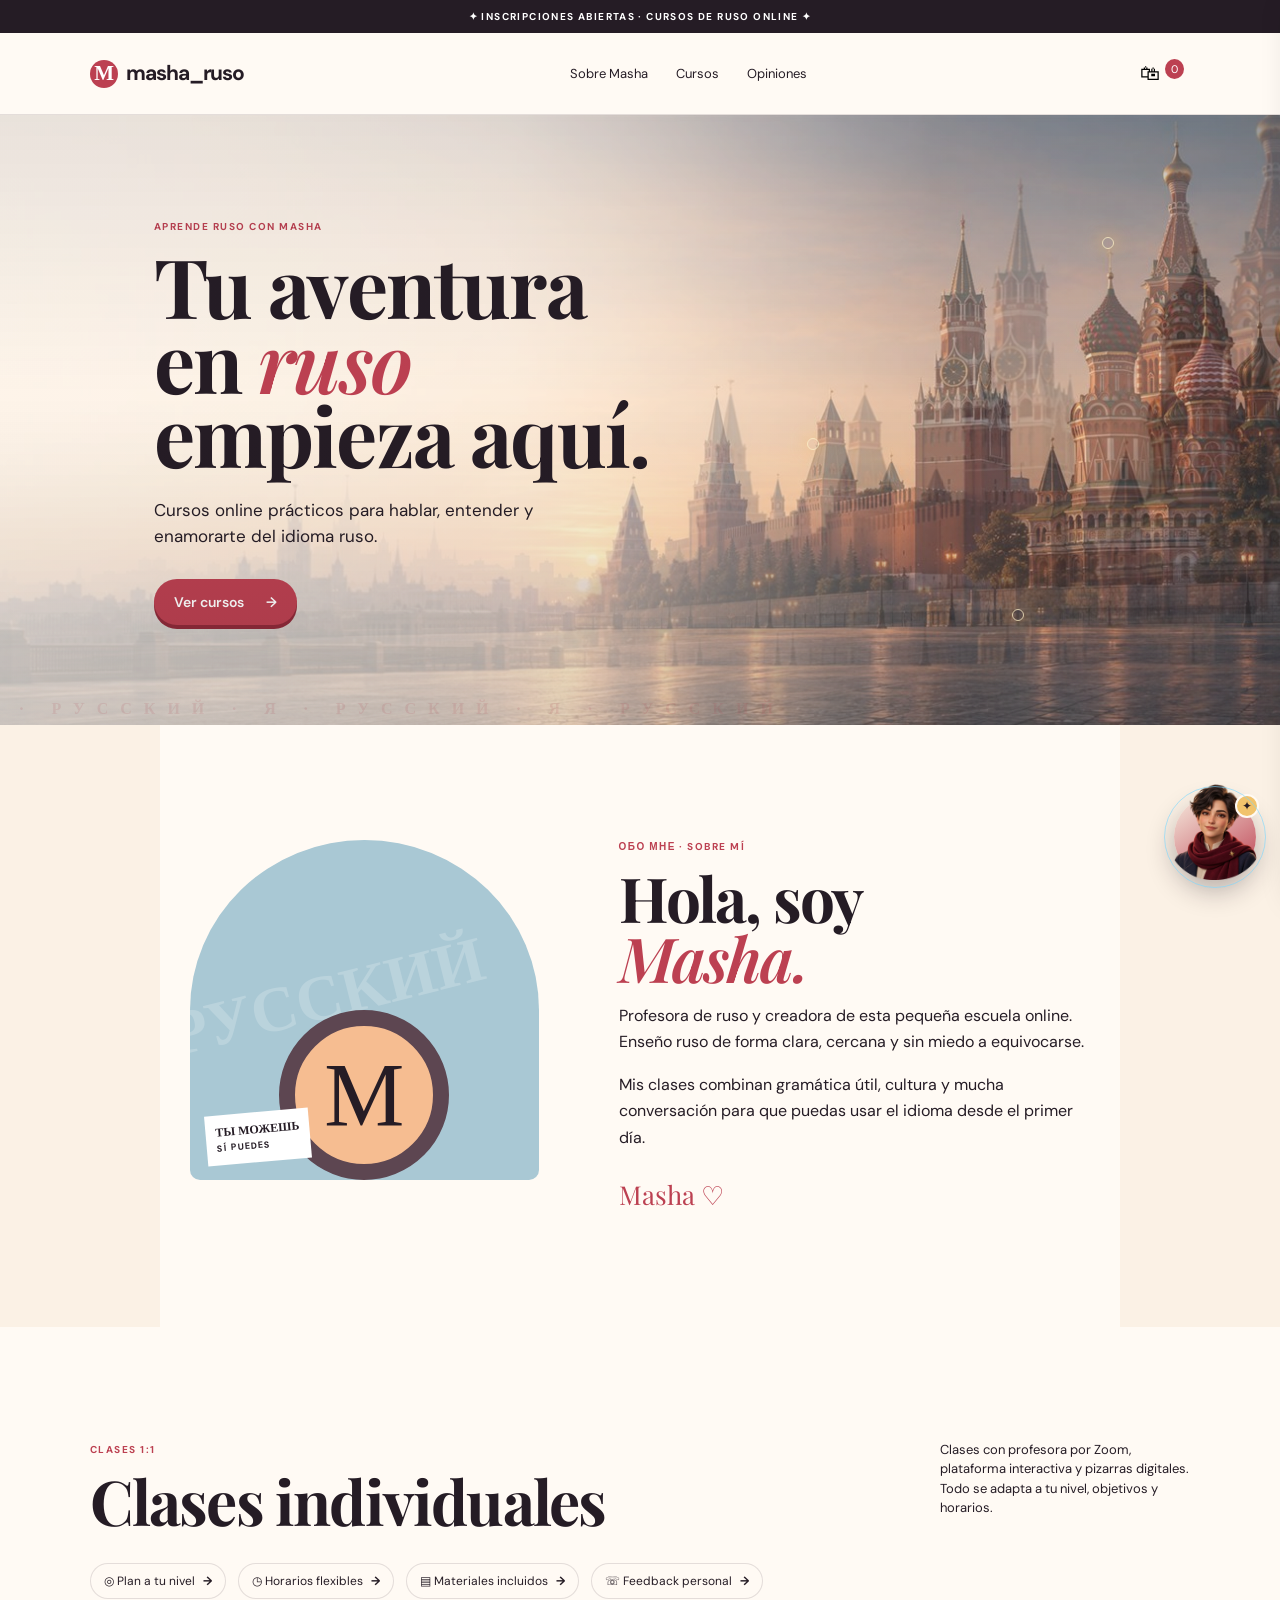
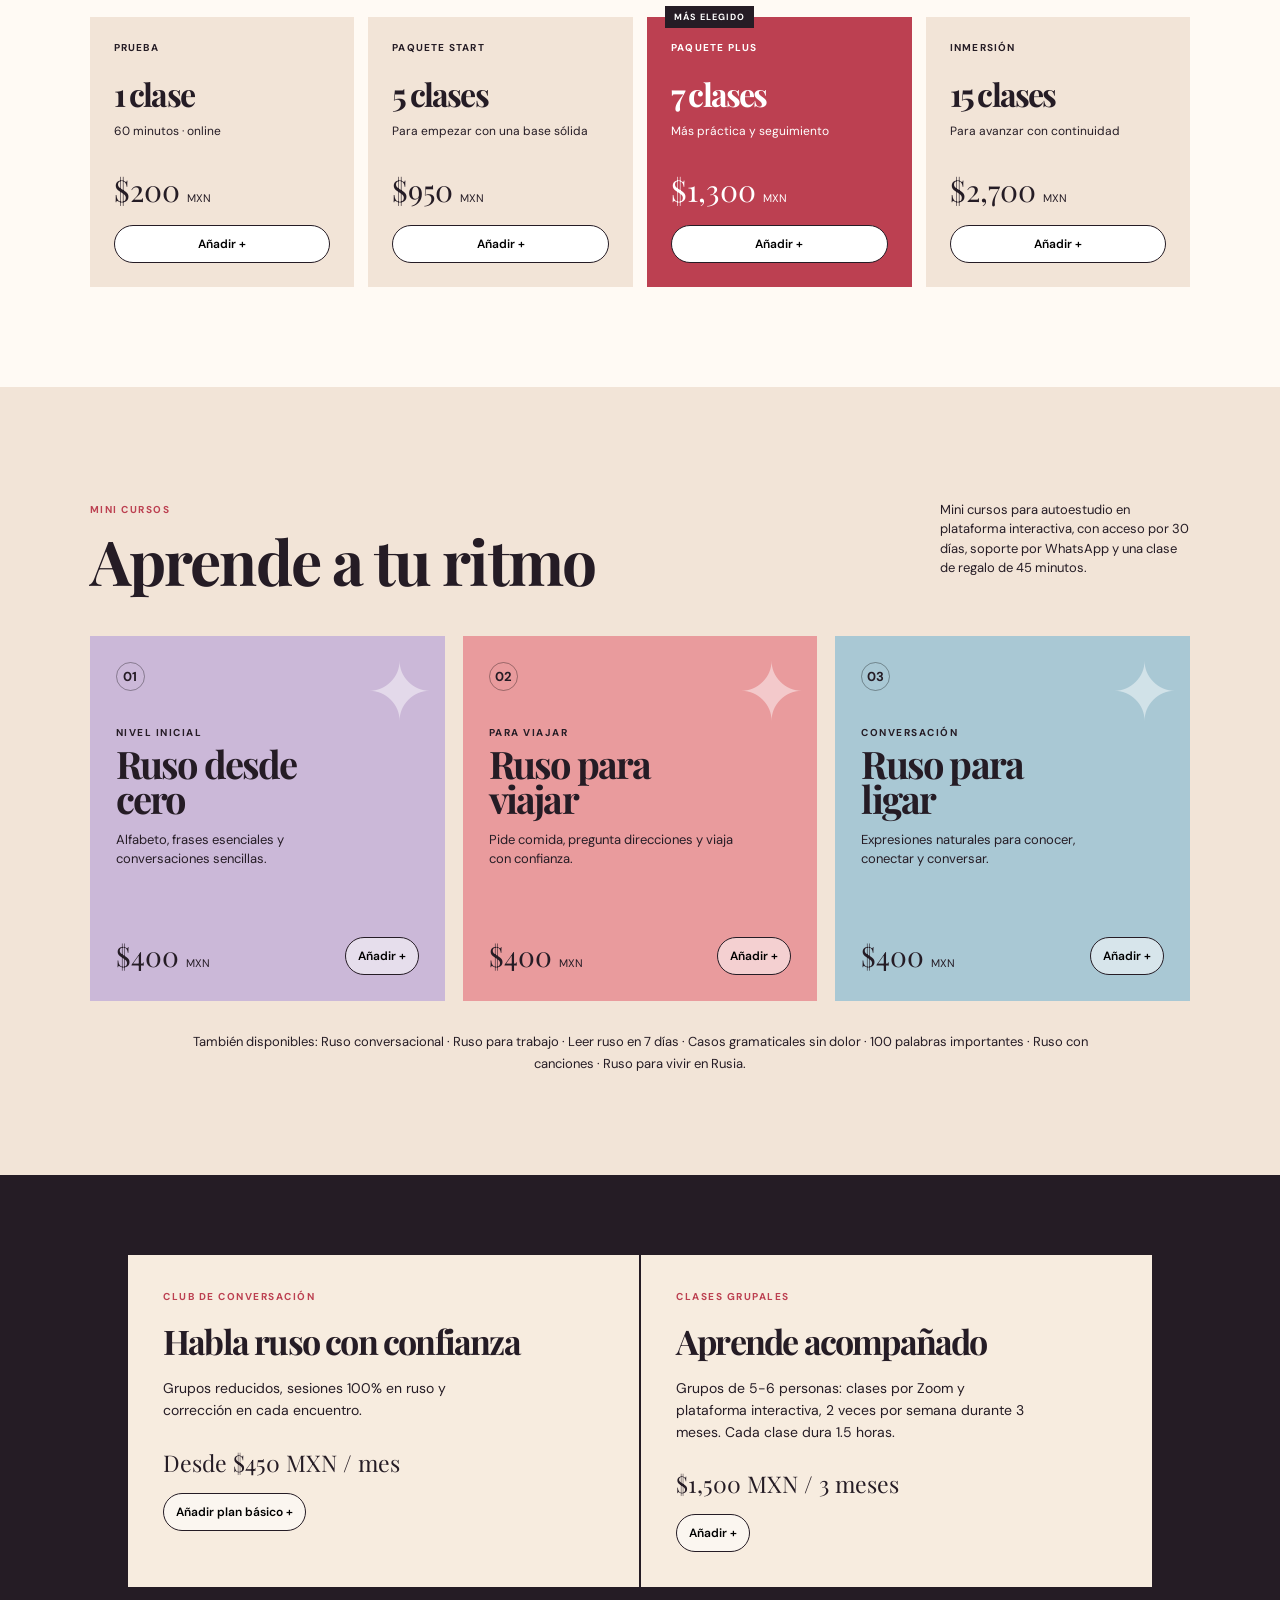
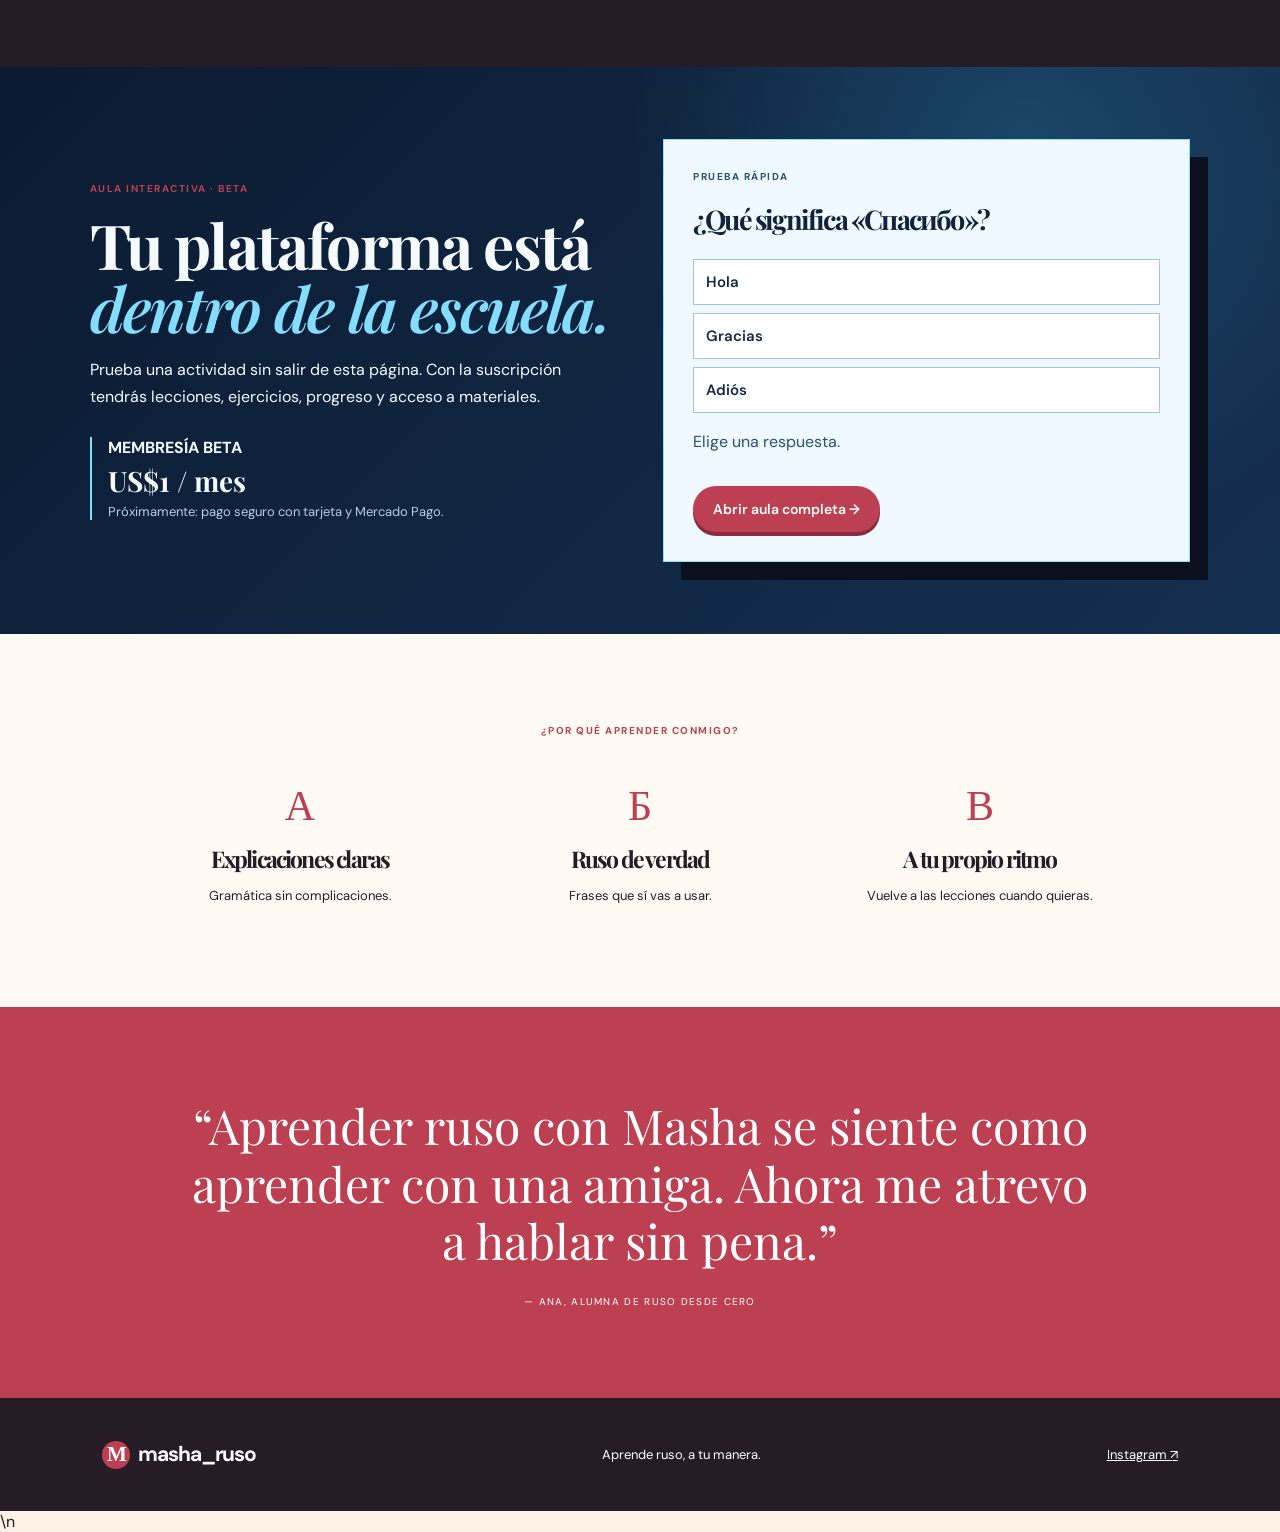
==== commit c39dd37d: "Refresh home layout assets" ====
--- a/index.html
+++ b/index.html
@@ -7,7 +7,7 @@
     <link rel="preconnect" href="https://fonts.googleapis.com">
     <link rel="preconnect" href="https://fonts.gstatic.com" crossorigin>
     <link href="https://fonts.googleapis.com/css2?family=DM+Sans:wght@400;500;600;700&family=Playfair+Display:ital,wght@0,600;0,700;1,600&display=swap" rel="stylesheet">
-    <link rel="stylesheet" href="css/styles.css?v=nika-interact-13">
+    <link rel="stylesheet" href="css/styles.css?v=clean-aula-19">
     <style>.private-lessons{padding:100px 7vw;background:#fffaf4}.lesson-benefits{display:flex;gap:12px;flex-wrap:wrap;max-width:1160px;margin:32px auto 18px}.lesson-benefits span{padding:9px 13px;border:1px solid #34243322;border-radius:22px;font-size:12px}.package-grid{max-width:1160px;margin:auto;display:grid;grid-template-columns:repeat(4,1fr);gap:14px}.package-grid article{padding:24px;background:#f2e4d7;min-height:270px;display:flex;flex-direction:column;position:relative}.package-grid article.recommended{background:#bc4051;color:#fff}.package-grid article>b{position:absolute;top:-11px;left:18px;background:#251c25;color:#fff;padding:5px 9px;font-size:9px;letter-spacing:1px}.package-grid p{font-size:10px;letter-spacing:1.2px;font-weight:700;margin:0 0 18px}.package-grid h3{font-size:32px}.package-grid small{font-size:12px;line-height:1.4;margin-top:8px}.package-grid strong{font:30px 'Playfair Display';margin:auto 0 15px}.package-grid em{font:11px 'DM Sans';font-style:normal}.package-grid .add{background:#fff}.more-courses{max-width:900px;margin:30px auto 0;text-align:center;font-size:13px;line-height:1.7}.service-strip{background:#251c25;padding:80px 10vw;display:grid;grid-template-columns:1fr 1fr;gap:2px}.service-strip article{background:#f7ecdf;padding:35px}.service-strip h3{font-size:34px}.service-strip article>p:not(.eyebrow){font-size:14px;line-height:1.55;max-width:350px}.service-strip strong{display:block;margin:25px 0 15px;font:23px 'Playfair Display'}@media(max-width:720px){.package-grid,.service-strip{grid-template-columns:1fr}.private-lessons{padding:70px 20px}}</style>
   </head>
   <body>
@@ -258,9 +258,9 @@
     </form>
     <p class="guide-message" id="guide-message">Dime o escribe: «nivel», «clase», «juego» o «WhatsApp».</p>
   </aside>
-\n<script src="js/script.js?v=nika-persistent-18"></script>
-<script src="js/nika-home.js?v=nika-persistent-18"></script>
-<script src="js/aula-home.js?v=nika-persistent-18"></script>
+\n<script src="js/script.js?v=clean-aula-19"></script>
+<script src="js/nika-home.js?v=clean-aula-19"></script>
+<script src="js/aula-home.js?v=clean-aula-19"></script>
 </body>
           </html>
           
--- a/css/styles.css
+++ b/css/styles.css
@@ -808,4 +808,6 @@
 /* Voice controls for Nika */
 .guide-tools{display:grid;grid-template-columns:1fr 1fr;gap:8px;margin-top:10px}.guide-tools button,.test-nika button{border:1px solid #342433;background:#fffaf4;color:#251c25;padding:10px 7px;font:600 12px 'DM Sans';cursor:pointer}.guide-tools button:hover,.test-nika button:hover{background:#251c25;color:#fffaf4}.guide-message{margin:13px 0 0!important;font-size:12px!important;color:#7b4d41}.test-nika{display:flex;gap:15px;align-items:center;background:#e8d0b9;padding:16px 19px;margin:0 0 28px;max-width:620px}.test-nika img{width:75px;height:75px;object-fit:cover;object-position:center 20%;border-radius:50%;background:#bc4051}.test-nika p{margin:4px 0;font-size:13px;line-height:1.45}.test-nika button{margin-top:7px;background:#fffaf4}@media(max-width:720px){.guide-tools{grid-template-columns:1fr}.test-nika{align-items:flex-start}}
 /* Tech learning atmosphere and Nika interaction */
-.experience-page{background:#101a2b;color:#eef5ff}.experience-page header{background:#101a2be8;border-color:#8cc8ff33}.experience-page .brand,.experience-page nav a,.experience-page .back-link{color:#eef5ff}.experience-page .brand span{box-shadow:0 0 22px #64d4ff}.experience-page .experience-card,.experience-page .test-nika{background:linear-gradient(145deg,#162944,#101b30);border:1px solid #7bd3ff55;box-shadow:0 20px 50px #030a154d}.experience-page .experience-hero{position:relative;isolation:isolate}.experience-page .experience-hero:before{content:"";position:absolute;inset:-28px -15px;background:radial-gradient(circle at 70% 20%,#6fbdf52e,transparent 42%),linear-gradient(120deg,transparent 0 48%,#7bd3ff14 48% 49%,transparent 49% 100%);z-index:-1}.experience-page .eyebrow{color:#8edbff}.experience-page h1,.experience-page h2,.experience-page p,.experience-page strong,.experience-page legend,.experience-page label{color:#eef5ff}.experience-page .game-options button{background:#193554;color:#f4fbff;border-color:#7bd3ff77}.experience-page .game-options button:hover{background:#3a9bd2}.guide-orb{z-index:90;animation:nika-pulse 2.8s ease-in-out infinite}.guide-orb:after{content:"";position:absolute;inset:-10px;border:1px solid #7ad7ff99;border-radius:50%;animation:nika-ring 2.8s ease-out infinite}.virtual-guide{z-index:100;border:1px solid #7ad7ff;background:linear-gradient(145deg,#fffdf9,#e7f5ff);overflow:visible}.virtual-guide.show{box-shadow:0 0 0 100vmax #07101ab0,0 30px 80px #06101ddd}.virtual-guide.show:before{content:"";position:absolute;inset:-2px;border:1px solid #ffffffaa;pointer-events:none}.guide-chat{display:grid;grid-template-columns:1fr auto;gap:7px;margin-top:10px}.guide-chat input{min-width:0;border:1px solid #7aa9c8;padding:10px;font:13px 'DM Sans';background:#fff}.guide-chat button{border:0;background:#1c719f;color:#fff;padding:10px 12px;font:600 12px 'DM Sans';cursor:pointer}@keyframes nika-pulse{50%{transform:translateY(-6px) scale(1.04);box-shadow:0 18px 34px #43c5ff66}}@keyframes nika-ring{0%,35%{transform:scale(.8);opacity:0}55%{opacity:.9}100%{transform:scale(1.3);opacity:0}}+.experience-page{background:#101a2b;color:#eef5ff}.experience-page header{background:#101a2be8;border-color:#8cc8ff33}.experience-page .brand,.experience-page nav a,.experience-page .back-link{color:#eef5ff}.experience-page .brand span{box-shadow:0 0 22px #64d4ff}.experience-page .experience-card,.experience-page .test-nika{background:linear-gradient(145deg,#162944,#101b30);border:1px solid #7bd3ff55;box-shadow:0 20px 50px #030a154d}.experience-page .experience-hero{position:relative;isolation:isolate}.experience-page .experience-hero:before{content:"";position:absolute;inset:-28px -15px;background:radial-gradient(circle at 70% 20%,#6fbdf52e,transparent 42%),linear-gradient(120deg,transparent 0 48%,#7bd3ff14 48% 49%,transparent 49% 100%);z-index:-1}.experience-page .eyebrow{color:#8edbff}.experience-page h1,.experience-page h2,.experience-page p,.experience-page strong,.experience-page legend,.experience-page label{color:#eef5ff}.experience-page .game-options button{background:#193554;color:#f4fbff;border-color:#7bd3ff77}.experience-page .game-options button:hover{background:#3a9bd2}.guide-orb{z-index:90;animation:nika-pulse 2.8s ease-in-out infinite}.guide-orb:after{content:"";position:absolute;inset:-10px;border:1px solid #7ad7ff99;border-radius:50%;animation:nika-ring 2.8s ease-out infinite}.virtual-guide{z-index:100;border:1px solid #7ad7ff;background:linear-gradient(145deg,#fffdf9,#e7f5ff);overflow:visible}.virtual-guide.show{box-shadow:0 0 0 100vmax #07101ab0,0 30px 80px #06101ddd}.virtual-guide.show:before{content:"";position:absolute;inset:-2px;border:1px solid #ffffffaa;pointer-events:none}.guide-chat{display:grid;grid-template-columns:1fr auto;gap:7px;margin-top:10px}.guide-chat input{min-width:0;border:1px solid #7aa9c8;padding:10px;font:13px 'DM Sans';background:#fff}.guide-chat button{border:0;background:#1c719f;color:#fff;padding:10px 12px;font:600 12px 'DM Sans';cursor:pointer}@keyframes nika-pulse{50%{transform:translateY(-6px) scale(1.04);box-shadow:0 18px 34px #43c5ff66}}@keyframes nika-ring{0%,35%{transform:scale(.8);opacity:0}55%{opacity:.9}100%{transform:scale(1.3);opacity:0}}
+/* Persistent Nika and the in-page classroom */
+.guide-orb.launch{animation:nika-launch .7s cubic-bezier(.2,.9,.2,1) both!important;pointer-events:none}@keyframes nika-launch{0%{transform:translate3d(0,0,0) scale(1) rotate(0)}35%{transform:translate3d(-24vw,-22vh,120px) scale(1.35) rotate(-10deg)}70%{transform:translate3d(-31vw,-31vh,180px) scale(.7) rotate(7deg);opacity:.15}100%{transform:translate3d(-31vw,-31vh,180px) scale(.15);opacity:0}}.virtual-guide.show{animation:nika-arrival .62s cubic-bezier(.16,1,.3,1)!important}.virtual-guide.show .guide-avatar{animation:nika-avatar .8s .1s both}@keyframes nika-avatar{from{transform:translateY(42px) scale(.75);opacity:0}to{transform:none;opacity:1}}.guide-language{width:100%;border:1px solid #7aa9c8;background:#fff;padding:8px;font:12px 'DM Sans';margin:8px 0 0}.aula-home{display:grid;grid-template-columns:1fr 1fr;gap:46px;background:radial-gradient(circle at 80% 15%,#44c6ff33,transparent 35%),linear-gradient(135deg,#0b1b31,#152f50);color:#f4faff;padding:72px max(7vw,30px);align-items:center}.aula-home h2{font-size:clamp(36px,5vw,62px);line-height:1.02;margin:10px 0 18px}.aula-home h2 i{color:#84ddff}.aula-home p{max-width:530px;line-height:1.65}.aula-plan{display:grid;gap:4px;border-left:2px solid #78dfff;padding-left:16px;margin-top:27px}.aula-plan strong{font:700 28px 'Playfair Display'}.aula-plan span{font-size:13px;color:#b7cee5}.aula-quiz{background:#eff9ff;color:#10223c;padding:29px;border:1px solid #8ae0ff;box-shadow:18px 18px 0 #0a101d}.aula-quiz h3{font:700 27px 'Playfair Display';margin:7px 0 22px}.aula-quiz .eyebrow,.aula-quiz p{color:#265273}.aula-quiz .button{margin-top:15px}.aula-quiz #aula-options{display:grid;gap:8px}.aula-quiz #aula-options button{font:600 15px 'DM Sans';padding:12px;text-align:left;background:#fff;border:1px solid #9fc5dd;color:#162946;cursor:pointer}.aula-quiz #aula-options button:hover,.aula-quiz #aula-options button.correct{background:#44b986;color:#fff;border-color:#44b986}.aula-quiz #aula-options button.wrong{background:#cc6d71;color:#fff;border-color:#cc6d71}@media(max-width:760px){.aula-home{grid-template-columns:1fr;padding:52px 24px}.aula-quiz{box-shadow:9px 9px 0 #0a101d}.guide-orb.launch{animation:none!important;opacity:0}.virtual-guide.show{width:min(345px,calc(100vw - 24px))}}
